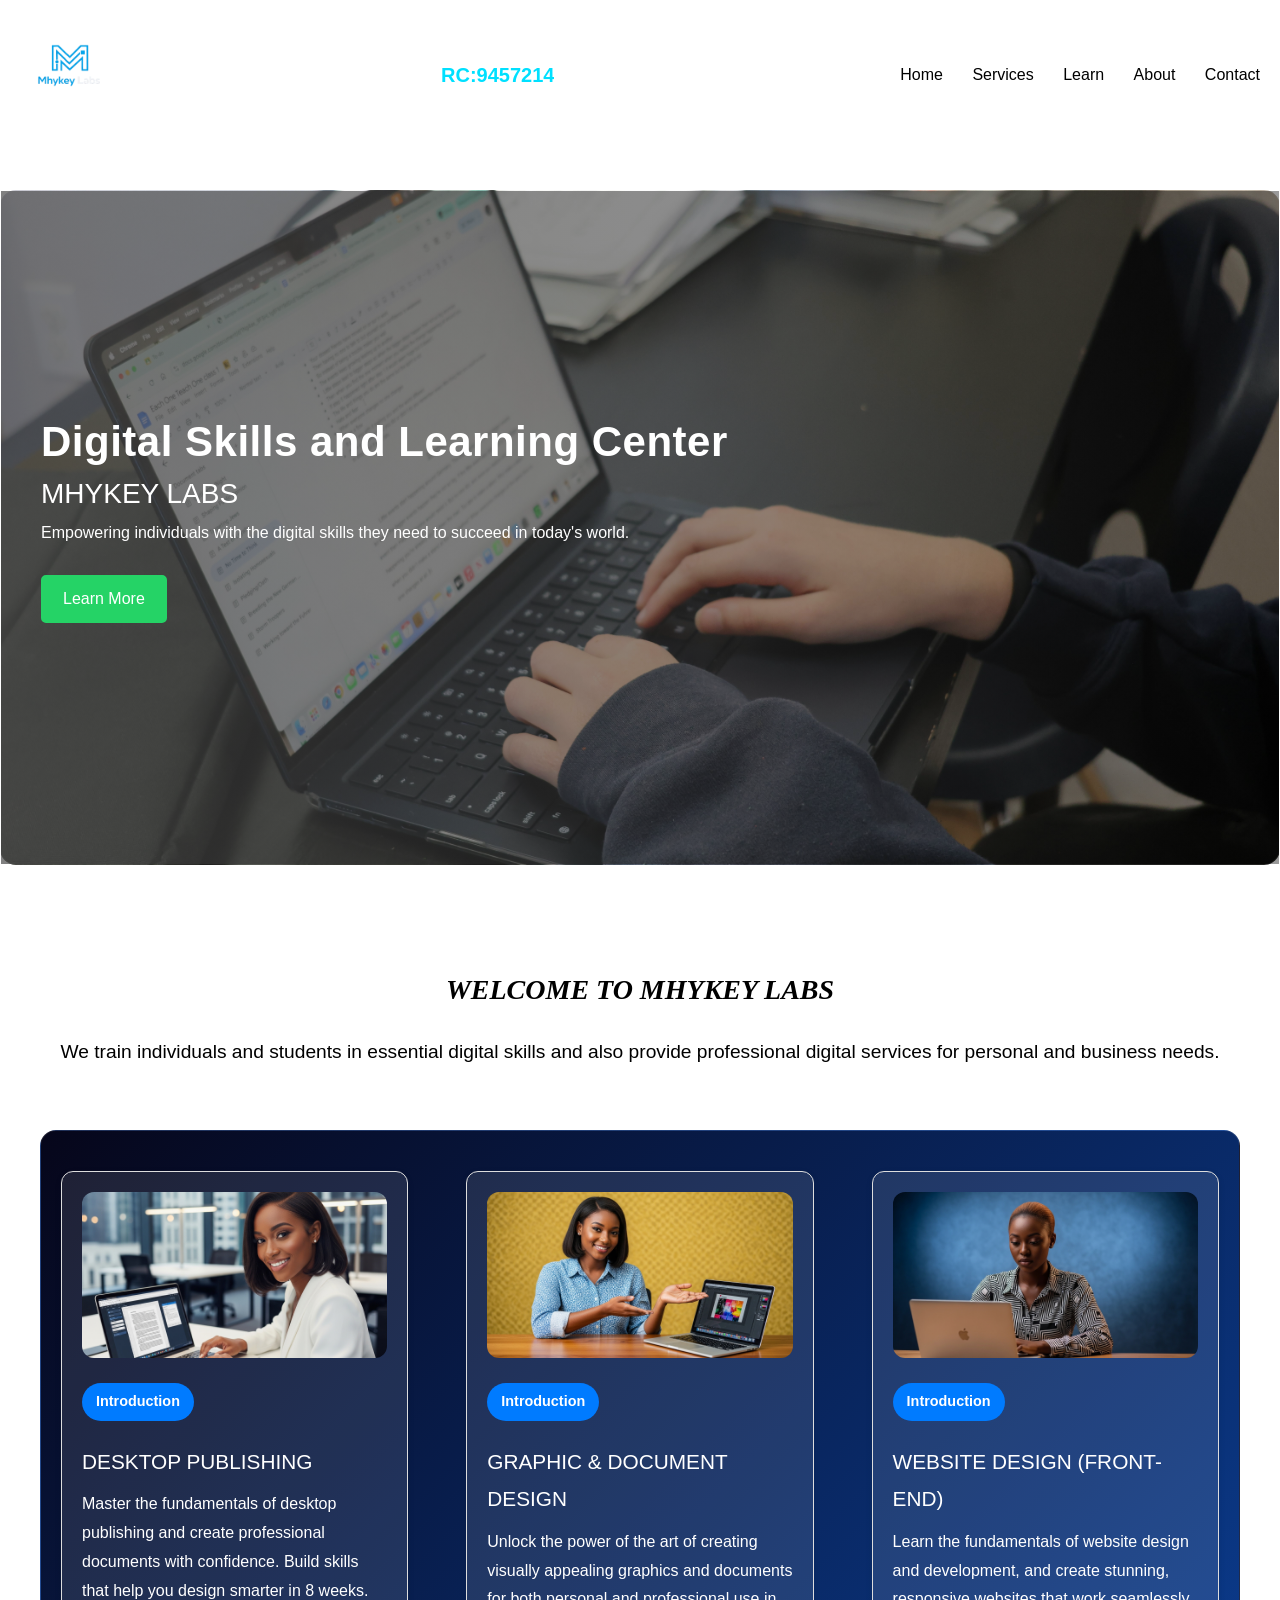
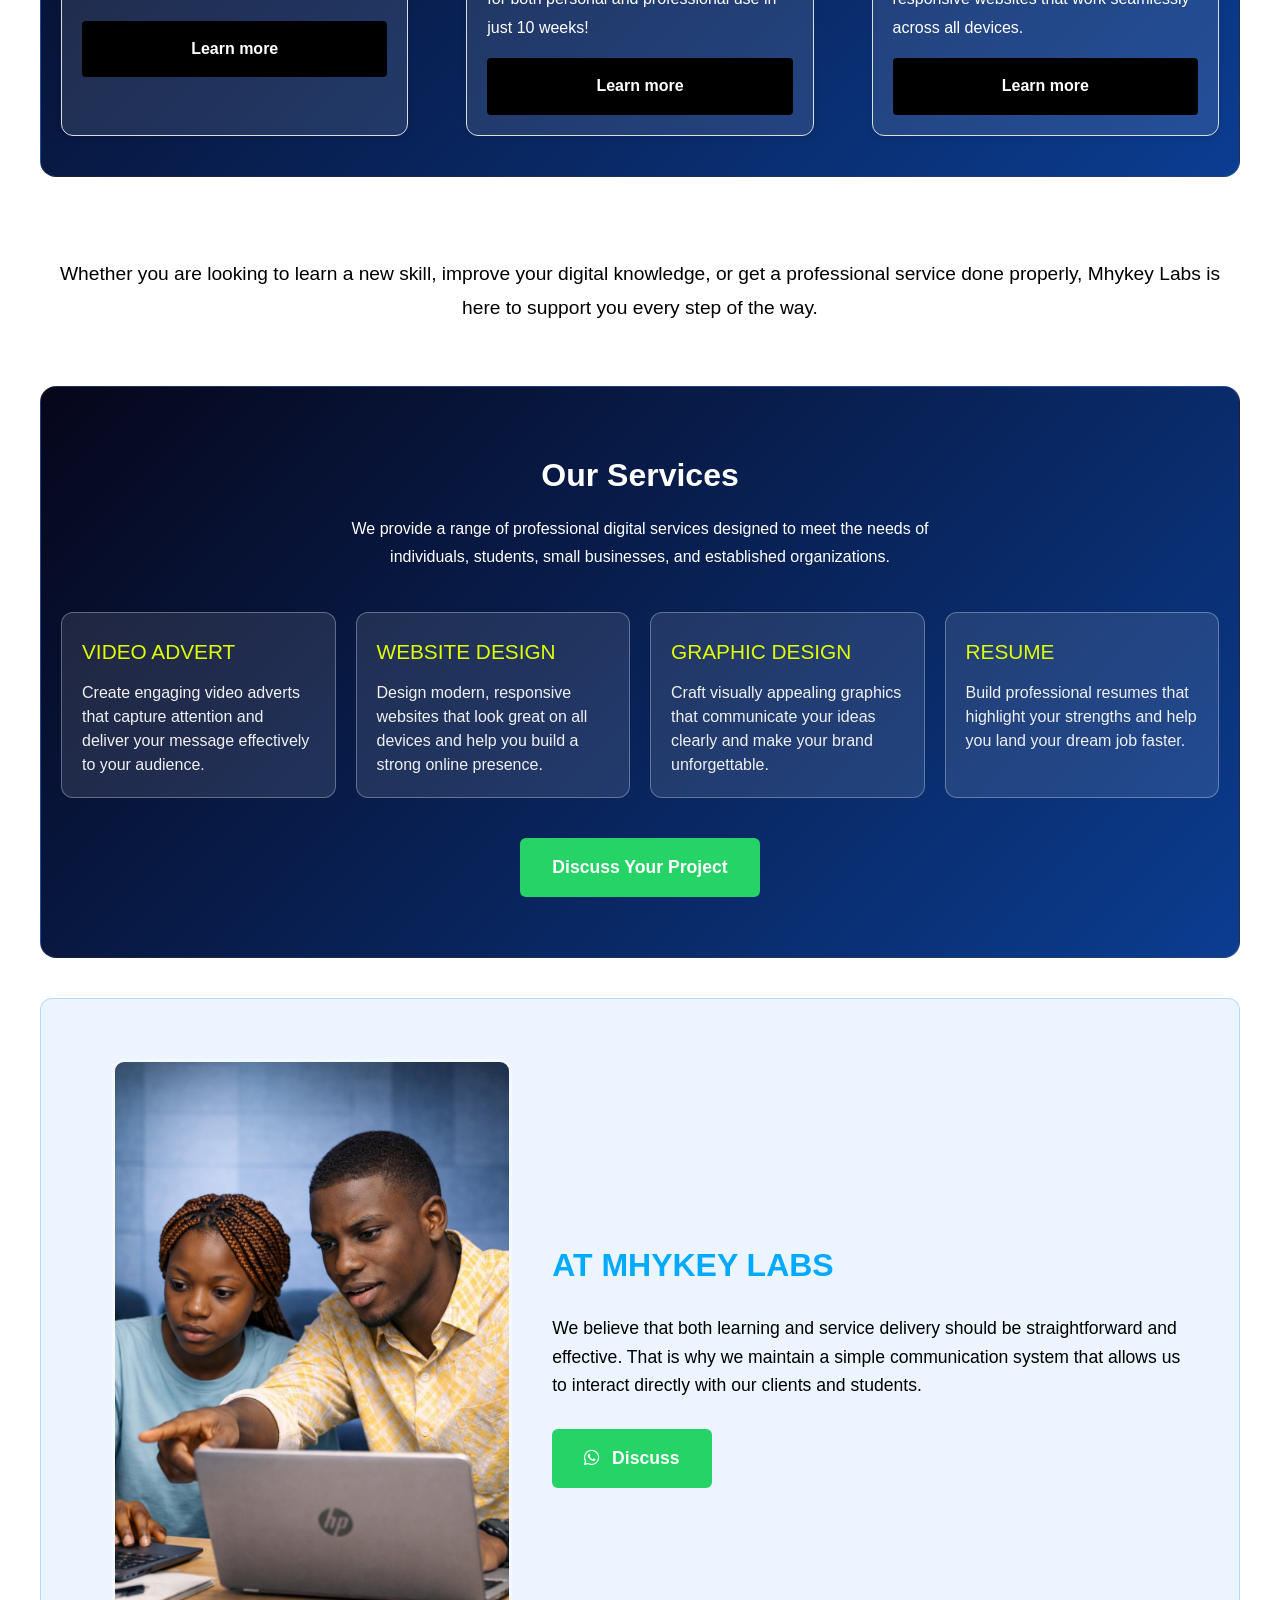
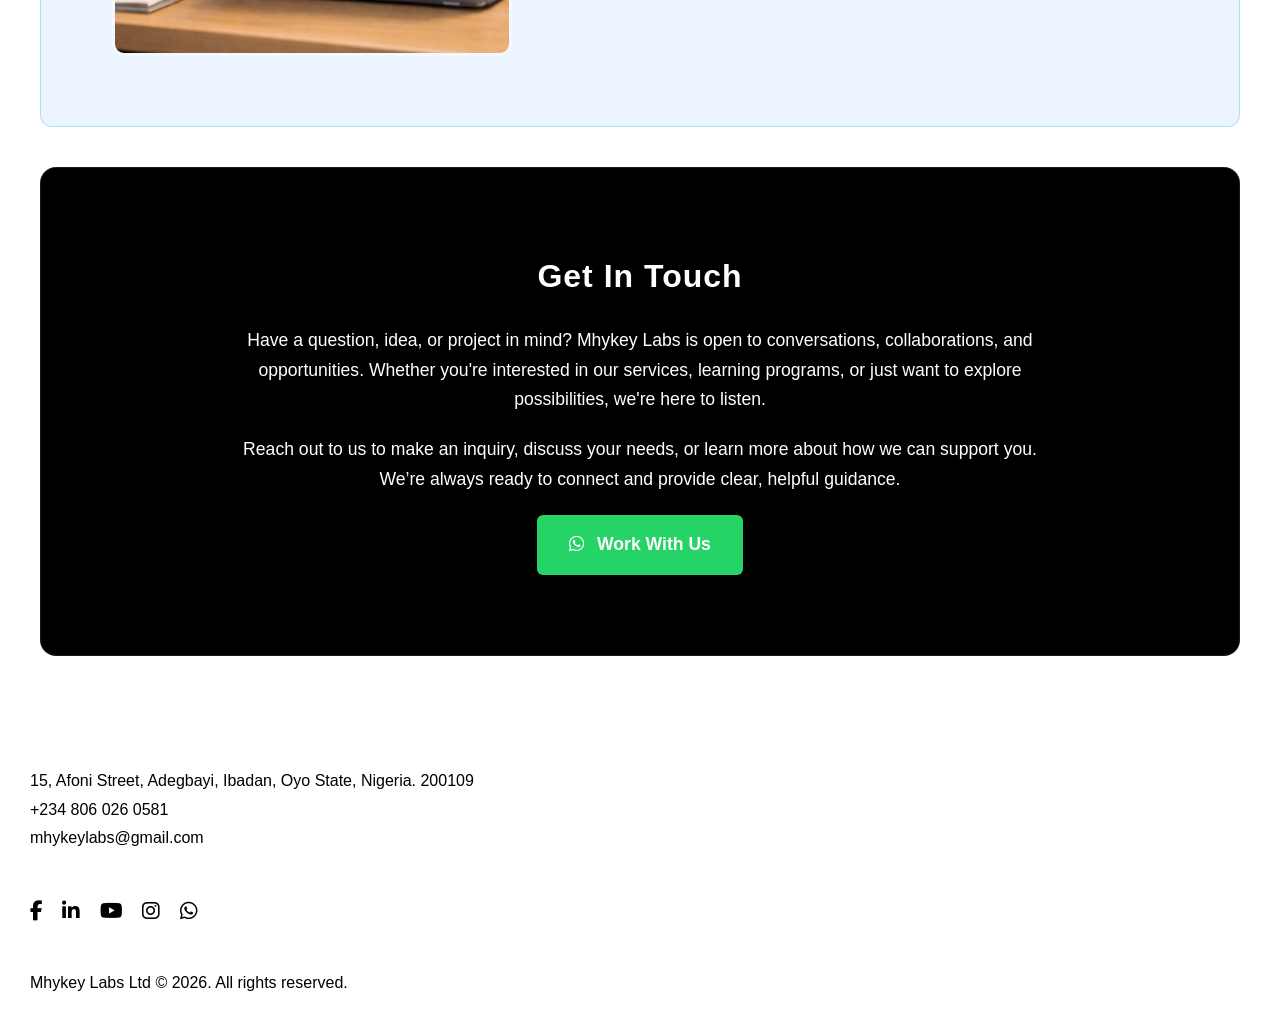
==== index.html @ b3cd2a2e "Mhykey Labs LTD" ====
<!DOCTYPE html>
<html lang="en">

<head>
  <meta charset="UTF-8">
  <meta name="viewport" content="width=device-width, initial-scale=1.0">
  <title>Mhykey Labs: Digital Skills and Learning Center</title>
  <link rel="stylesheet" href="https://cdnjs.cloudflare.com/ajax/libs/font-awesome/6.5.0/css/all.min.css">


  <!-- Favicon -->
  <link rel="icon" type="image/png" href="favicon.png">
  <link rel="icon" type="image/x-icon" href="favicon.ico">

  <!-- CSS -->
  <link rel="stylesheet" href="style.css">
</head>

<body>

  <!-- HEADER -->
  <header class="header">
    <div class="logo-container">
      <img src="logo.png" alt="Mhykey Labs Logo" class="logo">
    </div>
    <!DOCTYPE html>
    <html lang="en">

    <head>
      <meta charset="UTF-8">
      <title>MHYKEY LABS</title>
      <style>
        body {
          margin: 0;
          background: #ffffff;
          color: #fff;
          font-family: 'Orbitron', sans-serif;
          /* futuristic font */
        }

        .header {
          position: sticky;
          top: 0;
          background: none;
          border: none;
          box-shadow: none;
          backdrop-filter: blur(10px);
          text-align: center;
          padding: 20px;
          z-index: 1000;
        }

        #animated-text {
          font-size: 20px;
          font-weight: 600;
          color: #00e0ff;
          display: inline-block;
          overflow: hidden;
          line-height: 1.2;
          font-family: 'Orbitron', sans-serif;
        }

        #animated-text {
          white-space: nowrap;
        }


        /* Slide left animation */
        .slide-left {
          animation: slideLeftOut 1s forwards, slideLeftIn 1s forwards 1s;
        }

        @keyframes slideLeftOut {
          from {
            transform: translateX(0);
            opacity: 1;
          }

          to {
            transform: translateX(-100%);
            opacity: 0;
          }
        }

        @keyframes slideLeftIn {
          from {
            transform: translateX(100%);
            opacity: 0;
          }

          to {
            transform: translateX(0);
            opacity: 1;
          }
        }

        /* Glitch animation */
        .glitch {
          position: relative;
          animation: glitch 1s;
          color: #ff00ff;
        }

        @keyframes glitch {
          0% {
            text-shadow: 2px 0 red, -2px 0 blue;
          }

          20% {
            text-shadow: -2px 0 red, 2px 0 blue;
          }

          40% {
            text-shadow: 2px 0 red, -2px 0 blue;
          }

          60% {
            text-shadow: -2px 0 red, 2px 0 blue;
          }

          80% {
            text-shadow: 2px 0 red, -2px 0 blue;
          }

          100% {
            text-shadow: none;
          }
        }

        /* Color change animation */
        .color-change {
          animation: colorChange 2s;
        }

        @keyframes colorChange {
          0% {
            color: #ff0000;
          }

          50% {
            color: #00ff00;
          }

          100% {
            color: #00e0ff;
          }
        }
      </style>
    </head>

    <body>

      <div class="header">
        <div id="animated-text"></div>
      </div>

      <script>
        const texts = [
          "RC:9457214",
          "MHYKEY LABS",
          "DIGITAL SKILLS",
          "LEARNING CENTER",
          "WEBSITE DESIGN",
          "VIDEO ADVERT",
          "DOCUMENT DESIGN",
          "RESUME"
        ];

        let index = 0;
        const textElement = document.getElementById("animated-text");

        function showText() {
          textElement.className = ""; // reset animation
          textElement.innerText = texts[index];

          // Random animation style
          const animations = ["glitch", "slide-left", "color-change"];
          const randomAnim = animations[Math.floor(Math.random() * animations.length)];
          textElement.classList.add(randomAnim);

          index = (index + 1) % texts.length;
        }

        setInterval(showText, 3000); // change every 3 seconds
        showText();
      </script>

    </body>

    </html>

    <!-- DESKTOP NAV -->
    <nav class="desktop-nav">
      <a href="index.html">Home</a>
      <a href="services.html">Services</a>
      <a href="learn.html">Learn</a>
      <a href="about.html">About</a>
      <a href="contact.html">Contact</a>
    </nav>

    <!-- HAMBURGER (three lines) -->
    <div class="menu-toggle" id="menu-toggle">☰</div>
  </header>

  <!-- MOBILE NAV -->
  <div class="mobile-nav" id="mobile-nav">
    <!-- CLOSE BUTTON (X) -->
    <span class="close-btn" id="close-btn">&times;</span>

    <div class="mobile-logo">
      <img src="logo.png" alt="Mhykey Labs Logo" class="logo">
    </div>
    <a href="index.html">Home</a>
    <a href="services.html">Services</a>
    <a href="learn.html">Learn</a>
    <a href="about.html">About</a>
    <a href="contact.html">Contact</a>
  </div>

  <main>
    <section class="hero">
      <h1>Digital Skills and Learning Center</h1>
      <h3> MHYKEY LABS</h3>
      <p>Empowering individuals with the digital skills they need to succeed in today's world.</p>
      <p>
        <a href="#my-course" class="button">Learn More</a>
      </p>
    </section>

    <section class="section-blue">
      <h2>WELCOME TO MHYKEY LABS</h2>
      <p>
        We train individuals and students in essential digital skills and also provide professional digital services for
        personal and business needs.
      </p>
    </section>


    <!-- White Section -->
    <section class="course-section" id="my-course">
      <div class="course-card">
        <img src="graphic.png" alt="Desktop Publishing">
        <span class="label">Introduction</span>
        <h3>DESKTOP PUBLISHING</h3>
        <p>Master the fundamentals of desktop publishing and create professional documents with confidence. Build skills
          that help you design
          smarter in 8 weeks.</p>
        <a href="learn.html" class="btn">Learn more</a>
      </div>

      <div class="course-card">
        <img src="doc.png" alt="Graphic & Document Design">
        <span class="label">Introduction</span>
        <h3>GRAPHIC & DOCUMENT DESIGN</h3>
        <p>Unlock the power of the art of creating visually appealing graphics and documents for both personal and
          professional use in just 10 weeks!</p>
        <a href="learn.html" class="btn">Learn more</a>
      </div>

      <div class="course-card">
        <img src="web.png" alt="Website Design">
        <span class="label">Introduction</span>
        <h3>WEBSITE DESIGN (FRONT-END)</h3>
        <p>Learn the fundamentals of website design and development, and create stunning, responsive websites that work
          seamlessly across all devices.</p>
        <a href="learn.html" class="btn">Learn more</a>
      </div>
    </section>

    <section class="section-blue">

      <p>
        Whether you are looking to learn a new skill, improve your digital knowledge, or get a professional service
        done properly, Mhykey Labs is here to support you every step of the way.
      </p>
    </section>

    <section class="services-section">
      <div class="services-header">
        <h2>Our Services</h2>
        <p class="center"> We provide a range of professional digital services designed to meet the needs of
          individuals, students, small businesses, and established organizations.</p>
      </div>

      <div class="services-grid">
        <div class="service-box">
          <h3>VIDEO ADVERT</h3>
          <p>Create engaging video adverts that capture attention and deliver your message effectively to your audience.
          </p>
        </div>

        <div class="service-box">
          <h3>WEBSITE DESIGN</h3>
          <p>Design modern, responsive websites that look great on all devices and help you build a strong online
            presence.</p>
        </div>

        <div class="service-box">
          <h3>GRAPHIC DESIGN</h3>
          <p>Craft visually appealing graphics that communicate your ideas clearly and make your brand unforgettable.
          </p>
        </div>

        <div class="service-box">
          <h3>RESUME</h3>
          <p>Build professional resumes that highlight your strengths and help you land your dream job faster.</p>
        </div>
      </div>

      <div class="services-footer">
        <a href="https://wa.me/2348060260581?text=Hello%2C%20I%20would%20like%20to%20discuss%20a%20project%20with%20Mhykey%20Labs.%0A%0A"
          class="whatsapp-btn" target="_blank" rel="noopener noreferrer">Discuss Your Project</a>
      </div>
    </section>

    <section class="section-about">
      <div class="about-container">
        <div class="about-image">
          <img src="about.png" alt="Mhykey Labs">
        </div>
        <div class="about-text">
          <h2>AT MHYKEY LABS</h2>
          <p> We believe that both learning and service delivery should be straightforward and effective. That is why we
            maintain a simple communication system that allows us to interact directly with our clients and students.
          </p>
          <a href="https://wa.me/2348060260581" class="whatsapp-btn" target="_blank" rel="noopener noreferrer">
            <i class="fab fa-whatsapp"></i> Discuss</a>
        </div>
      </div>
    </section>

    <section class="section-contact">
      <h3>Get In Touch</h3>

      <p>
        Have a question, idea, or project in mind? Mhykey Labs is open to conversations, collaborations, and
        opportunities.
        Whether you're interested in our services, learning programs, or just want to explore possibilities, we're here
        to listen.
      </p>

      <p>
        Reach out to us to make an inquiry, discuss your needs, or learn more about how we can support you.
        We’re always ready to connect and provide clear, helpful guidance.
      </p>

      <a href="https://wa.me/2348060260581" class="whatsapp-btn" target="_blank" rel="noopener noreferrer">
        <i class="fab fa-whatsapp"></i> Work With Us</a>
      </a>
    </section>




  </main>

  <footer>

    <!-- Address & Contact -->
    <div class="footer-contact">
      <p>
        15, Afoni Street, Adegbayi, Ibadan, Oyo State, Nigeria. 200109<br>
        +234 806 026 0581<br>
        <a href="mailto:mhykeylabs@gmail.com">mhykeylabs@gmail.com</a>
      </p>
    </div>

    <!-- Social Media Icons -->
    <div class="footer-social">
      <a href="https://www.facebook.com/share/1Dndsrx3Yz/?mibextid=wwXIfr" target="_blank" rel="noopener noreferrer"><i class="fab fa-facebook-f"></i></a>
      <a href="#" target="_blank" rel="noopener noreferrer"><i class="fab fa-linkedin-in"></i></a>
      <a href="#" target="_blank" rel="noopener noreferrer"><i class="fab fa-youtube"></i></a>
      <a href="#" target="_blank" rel="noopener noreferrer"><i class="fab fa-instagram"></i></a>
      <a href="https://wa.me/2348060260581" target="_blank" rel="noopener noreferrer"><i class="fab fa-whatsapp"></i></a>
    </div>

    <!-- Copyright -->
    <p class="footer-copy">
      Mhykey Labs Ltd &copy; 2026. All rights reserved.
    </p>
  </footer>

  <script>
    const sections = document.querySelectorAll('section');

    const observer = new IntersectionObserver((entries) => {
      entries.forEach(entry => {
        if (entry.isIntersecting) {
          entry.target.classList.add('visible');
        }
      });
    }, { threshold: 0.2 }); // triggers when 20% of section is visible

    sections.forEach(section => {
      observer.observe(section);
    });
  </script>

  <script>
    const menuToggle = document.querySelector('.menu-toggle');
    const mobileNav = document.querySelector('.mobile-nav');
    const closeBtn = document.querySelector('.close-btn');

    menuToggle.addEventListener('click', () => {
      mobileNav.classList.add('active');
    });

    closeBtn.addEventListener('click', () => {
      mobileNav.classList.remove('active');
    });

  </script>
</body>

</html>
---- style.css ----
/* =========================
   RESET
========================= */
* {
    margin: 0;
    padding: 0;
    box-sizing: border-box;
}

html {
    scroll-behavior: smooth;
}


:root {
    --bg: #FEFFED;
    --primary: #2563eb;
    --secondary: #3b82f6;
    --accent: #60a5fa;

    --text: #000000;
    --text-soft: #cbd5e1;

    --glass: rgba(255, 255, 255, 0.05);
    --border: rgba(255, 255, 255, 0.1);
}

/* =========================
   BODY
========================= */
/* Import Poppins */
@import url('https://fonts.googleapis.com/css2?family=Poppins:wght@400;500;600;700&display=swap');


body {
    font-family: "Poppins", sans-serif;
    background: var(--bg);
    color: var(--text);
    line-height: 1.8;   /* more breathing room */
    font-size: 1rem;    /* clean base size */
}
section {
  opacity: 0;                /* start hidden */
  transform: translateY(30px);
  transition: opacity 1s ease-out, transform 1s ease-out;
}

section.visible {
  opacity: 1;                /* fade in */
  transform: translateY(0);
}


/* Headings */
h1 {
    font-weight: 700;
    font-size: 2.75rem;   /* bigger, bolder */
    letter-spacing: 0.5px;
    text-transform: none; /* keep natural casing */
    margin-bottom: 1rem;
}

h2 {
    font-weight: 600;
    font-size: 2rem;
    margin-bottom: 0.75rem;
}

h3 {
    font-weight: 500;
    font-size: 1.5rem;
    margin-bottom: 0.5rem;
}


.hero h1 {
    font-size: 42px;       /* adjust size */
    font-weight: bold;
    margin: 0 0 10px 0;    /* remove top margin, small bottom spacing */
    line-height: 1.2;      /* tighter vertical spacing */
}

.hero h3 {
    font-size: 28px;
    margin: 0 0 10px 0;    /* same idea */
    line-height: 1.2;
}

.hero p {
    margin: 0 0 15px 0;    /* consistent spacing */
    line-height: 1.5;
}

/* =========================
   HEADER (GLASS)
========================= */
.header {
    position: sticky;
    top: 0;
    z-index: 1000;

    display: flex;
    justify-content: space-between;
    align-items: center;

  padding: 4px 10px;
    background: var(--glass);
    backdrop-filter: blur(20px);
    border-bottom: 1px solid var(--border);
}

/* Logo container */
.mobile-logo {
    display: flex;
    align-items: left;   /* vertically align logo and text */
    gap: 10px;             /* space between logo and text */
}

/* Logo image */
.logo {
    width: 100px;
}



/* =========================
   NAV
========================= */
nav a {
    text-decoration: none;
    color: rgb(0, 0, 0);
    margin-left: 25px;
    position: relative;
    transition: 0.3s;
}

nav a::after {
    content: "";
    position: absolute;
    width: 0%;
    height: 2px;
    left: 0;
    bottom: -5px;
    background: var(--primary);
    transition: 0.3s;
}

nav a:hover::after {
    width: 100%;
}

nav a:hover {
    color: var(--primary);
}

/* =========================
   HERO
========================= */
.hero {
    position: relative;
    background-image: url("bg.svg");
    background-position: center;
    background-repeat: no-repeat;
    background-size: cover;

    min-height: 75vh;
    width: 100vw;
    margin-left: calc(-50vw + 50%);

    display: flex;
    flex-direction: column;
    justify-content: center;
    padding: 0 40px;
    color: white;
}

.hero::before {
    content: "";
    position: absolute;
    inset: 0;
    background: linear-gradient(
        to right,
        rgba(75, 75, 75, 0.7),
        rgba(0,0,0,0.4)
    );
}

.hero * {
    position: relative;
}
/* Initial Button Styling */
.hero .button {
  display: inline-block;
  padding: 10px 20px;
  background-color: #25D366; /* Green color */
  color: #ffffff; /* White text */
  text-decoration: none;
  border-radius: 5px;
  border: 2px solid #25D366;
  transition: all 0.3s ease; /* Smooth transition */
}

/* Hover State */
.hero .button:hover {
  background-color: #ffffff; /* White background on hover */
  color: #25D366; /* Green text on hover */
  border: 2px solid #25D366;
}


/* =========================
   MAIN SECTIONS
========================= */
main {
    padding: 40px;
}

section {
    margin-bottom: 40px;

    background: var(--glass);
    backdrop-filter: blur(20px);

    border: 1px solid var(--border);
    border-radius: 16px;

    padding: 30px;

    transition: 0.3s;
}

section:hover {
    transform: translateY(-5px);
    box-shadow: 0 0 25px rgba(37,99,235,0.2);
}

/* =========================
   PARAGRAPH FIX (IMPORTANT)
========================= */
p {
    text-align: left;
}


/* OPTIONAL COLOR VARIANTS */
@import url('https://fonts.googleapis.com/css2?family=Pacifico&display=swap');

.section-blue {
    background: none;
    margin: 0;
    padding: 60px 20px;
    border: none;
    border-radius: 0;
    color: rgb(0, 0, 0);
    text-align: center;
}

.section-blue h2 {
    font-family: 'Great Vibes', cursive;
    font-size: 28px;
    font-style: italic;
    white-space: normal;
    overflow: visible;
    border: none;
    animation: fadeIn 2s ease-in forwards;
}

.section-blue p {
    font-size: 1.2em;
    margin-top: 20px;
    color: #000000;
    text-align: center;
}

@keyframes fadeIn {
    from { opacity: 0; }
    to { opacity: 1; }
}





/* =========================
   HTML-SPECIFIC SECTIONS
========================= */
/* White section flat on black site */
.course-section {
  background: linear-gradient(135deg, #06061a, #0b3d91);
  color: #ffffff;
  display: flex;
  justify-content: space-between;
  padding: 40px 20px;
  margin: 0;
}

.course-card {
  width: 30%;
  text-align: left;              /* left align everything */
  background: rgba(255, 255, 255, 0.1); /* glass effect */
  border: 1px solid #ddd;        /* visible border */
  border-radius: 12px;           /* rounded card edges */
  padding: 20px;                 /* visible padding inside */
  box-shadow: 0 2px 6px rgba(0,0,0,0.1); /* subtle shadow */
}

.course-card img {
  width: 100%;
  height: auto;
  border-radius: 12px;           /* rounded image */
  margin-bottom: 15px;
}

.course-card .label {
  display: inline-block;
  background-color: #007BFF;     /* blue badge */
  color: #fff;
  padding: 6px 14px;
  border-radius: 20px;
  font-size: 0.9em;
  font-weight: bold;
  margin-bottom: 12px;
}

.course-card h3 {
  margin: 10px 0;
  font-size: 1.3em;
}

.course-card p {
  font-size: 1em;
  margin-bottom: 15px;
}

.course-card .btn {
  display: inline-block;
  width: 100%;                   /* button fits card width */
  padding: 14px 0;
  background: #000;
  color: #fff;
  text-decoration: none;
  font-weight: bold;
  border-radius: 4px;
  text-align: center;
}
.course-card .btn:hover {
  background: #333;
}

/* Responsive */
@media (max-width: 768px) {
  .course-section {
    flex-direction: column;
    align-items: center;
  }
  .course-card {
    width: 80%;
    margin-bottom: 30px;
  }
}

.services-section {
  background: linear-gradient(135deg, #06061a, #0b3d91);
  color: #fff;
  padding: 60px 20px;
  text-align: center;
}

.services-header h2 {
  font-size: 2em;
  margin-bottom: 10px;
  text-align: center;
}

.services-header p.center {
  text-align: center;
  max-width: 600px;
  margin: 0 auto 40px auto;
}
 


.services-grid {
  display: grid;
  grid-template-columns: repeat(4, 1fr);
  gap: 20px;
}

.service-box {
  background: rgba(255, 255, 255, 0.1); /* glass effect */
  border: 1px solid rgba(255, 255, 255, 0.3);
  border-radius: 12px;
  padding: 20px;
  text-align: left; /* left align content */
}

.service-box h3 {
  font-size: 1.3em;
  margin-bottom: 10px;
  color: #e1ff00;
}

.service-box p {
  font-size: 1em;
  line-height: 1.5;
  color: #f0f0f0;
}

.services-footer {
  margin-top: 40px;
}

.whatsapp-btn {
  display: inline-block;
  background: #25D366; /* WhatsApp green */
  color: #fff;
  padding: 14px 30px;
  border-radius: 6px;
  text-decoration: none;
  font-weight: bold;
}
.whatsapp-btn:hover {
  background: #64d792;
}

/* Responsive */
@media (max-width: 992px) {
  .services-grid {
    grid-template-columns: repeat(2, 1fr);
  }
}
@media (max-width: 600px) {
  .services-grid {
    grid-template-columns: 1fr;
  }
}
/* =========================
   ABOUT SECTION (GLASS)
========================= */

.section-about {
  background: rgba(0, 115, 255, 0.08); /* liquid glass effect */
  backdrop-filter: blur(12px);
  -webkit-backdrop-filter: blur(12px);
  border: 1px solid rgba(0, 153, 255, 0.25);
  border-radius: 12px;
  padding: 60px 40px;
  margin: 40px 0;
}

.about-container {
  display: flex;
  align-items: center;
  justify-content: space-between;
  gap: 40px;
}

.about-text {
  flex: 1.2; /* text takes more space */
  color: #000000;
}

.about-text h2 {
  font-size: 2em;
  margin-bottom: 20px;
  color: #00aaff;
  text-align: left;
}

.about-text p {
  font-size: 1.1em;
  line-height: 1.6;
  margin-bottom: 30px;
}

.whatsapp-btn {
  display: inline-block;
  background: #25D366; /* WhatsApp green */
  color: #fff;
  padding: 14px 28px;
  border-radius: 6px;
  text-decoration: none;
  font-weight: bold;
  font-size: 1em;
}

.whatsapp-btn i {
  margin-right: 8px;
}

.whatsapp-btn:hover {
  background: #64d792;
}

.about-image {
  flex: 0.8; /* image takes less space */
  text-align: right;
}

.about-image img {
  max-width: 400px;   /* limit image size */
  width: 100%;
  height: auto;
  border-radius: 12px;
  border: 3px solid rgba(255, 255, 255, 0.4); /* subtle border */
}

/* Responsive */
@media (max-width: 992px) {
  .about-container {
    flex-direction: column;
    text-align: center;
  }
  .about-image {
    text-align: center;
    margin-top: 20px;
  }
  .about-image img {
    max-width: 80%; /* smaller on tablet/mobile */
  }
}


/* =========================
   BUTTONS (GLOW)
========================= */
button,
a.button {
    display: inline-block;
    margin-top: 15px;

    padding: 10px 20px;
    border-radius: 8px;

    background: var(--primary);
    color: white;
    text-decoration: none;

    border: none;
    cursor: pointer;

    transition: 0.3s;
}

/* GLOW EFFECT */
button:hover,
a.button:hover {
    background: var(--primary-glow);
    box-shadow: 0 0 15px var(--primary-glow);
    transform: translateY(-2px);
}

/* =========================
   FOOTER (GLASS, NOT STICKY)
========================= */
footer {
  margin-top: 40px;
  padding: 30px;
  background: var(--glass);
  backdrop-filter: blur(20px);
  border-top: 1px solid var(--border);

  display: flex;
  flex-direction: column;
  align-items: flex-start;
  justify-content: flex-start;
  color: #000000;
}

footer a {
  color: #000000;
  text-decoration: none;
}

.footer-contact {
  border-bottom: 1px solid var(--border);
  padding-bottom: 15px;
  margin-bottom: 15px;
}

.footer-social {
  border-bottom: 1px solid var(--border);
  padding: 15px 0;
  margin-bottom: 15px;
}

.footer-social i {
  font-size: 20px;
  margin-right: 15px;
}

.footer-copy {
  margin-top: 10px;
}



/* =========================
   HAMBURGER
========================= */
.menu-toggle {
    display: none;
    font-size: 26px;
    cursor: pointer;
    color: rgb(0, 0, 0);
    margin-right: 15px; 
}


/* =========================
   MOBILE NAV
========================= */
.mobile-nav {
    position: fixed;
    top: 0;
    right: -100%;
    width: 260px;
    height: 100%;

    background: rgba(255, 255, 255, 0.08); 
    backdrop-filter: blur(25px);           
    -webkit-backdrop-filter: blur(25px);   

    padding: 20px;
    display: flex;
    flex-direction: column;

    opacity: 0; /* start invisible */
    transition: right 0.4s ease, opacity 0.4s ease;
    z-index: 2000;
}

.mobile-nav.active {
    right: 0;
    opacity: 1;
}



.mobile-nav a {
    margin: 15px 0;
    color: rgb(0, 0, 0);
    text-decoration: none;
}
.close-btn {
    font-size: 28px;
    color: rgb(0, 0, 0);
    cursor: pointer;
    position: absolute;
    top: 20px;
    right: 20px;
    display: none; /* hidden by default */
}

.mobile-nav.active .close-btn {
    display: block; /* show when nav is open */
}

/* =========================
   WHY IMAGE SPACING
========================= */
.why-image {
    display: block;
    width: 100%;
    margin: 40px 0;
    opacity: 0.9;
}

/* =========================
   MOBILE
========================= */
@media (max-width: 768px) {

    nav {
        display: none;
    }

    .menu-toggle {
        display: block;
    }

    main {
        padding: 20px;
    }

    .hero h2 {
        font-size: 28px;
    }
}
/* =========================
   CONTACT SECTION RESET
========================= */
.section-contact {
  font-family: 'Poppins', sans-serif; /* override font */
  background: #000;                   /* pure black background */
  color: #fff;                        /* white text */
  margin: 0;
  padding: 80px 10%;
  text-align: center;                 /* center all content */
}

.section-contact h3 {
  font-size: 2em;
  font-weight: 700;
  margin-bottom: 20px;
  letter-spacing: 1px;
}

.section-contact p {
  font-size: 1.1em;
  line-height: 1.7;
  margin: 0 auto 20px auto;           /* center block */
  max-width: 800px;                   /* keep readable width */
  text-align: center;
}

/* WhatsApp button */
.whatsapp-btn {
  display: inline-block;
  background: #25D366;                /* WhatsApp green */
  color: #fff;
  padding: 14px 32px;
  border-radius: 6px;
  text-decoration: none;
  font-weight: bold;
  font-size: 1.1em;
  transition: background none;
}

.whatsapp-btn i {
  margin-right: 8px;                  /* space before text */
}

.whatsapp-btn:hover {
  background: #1ebe5d;                /* darker green on hover */
}
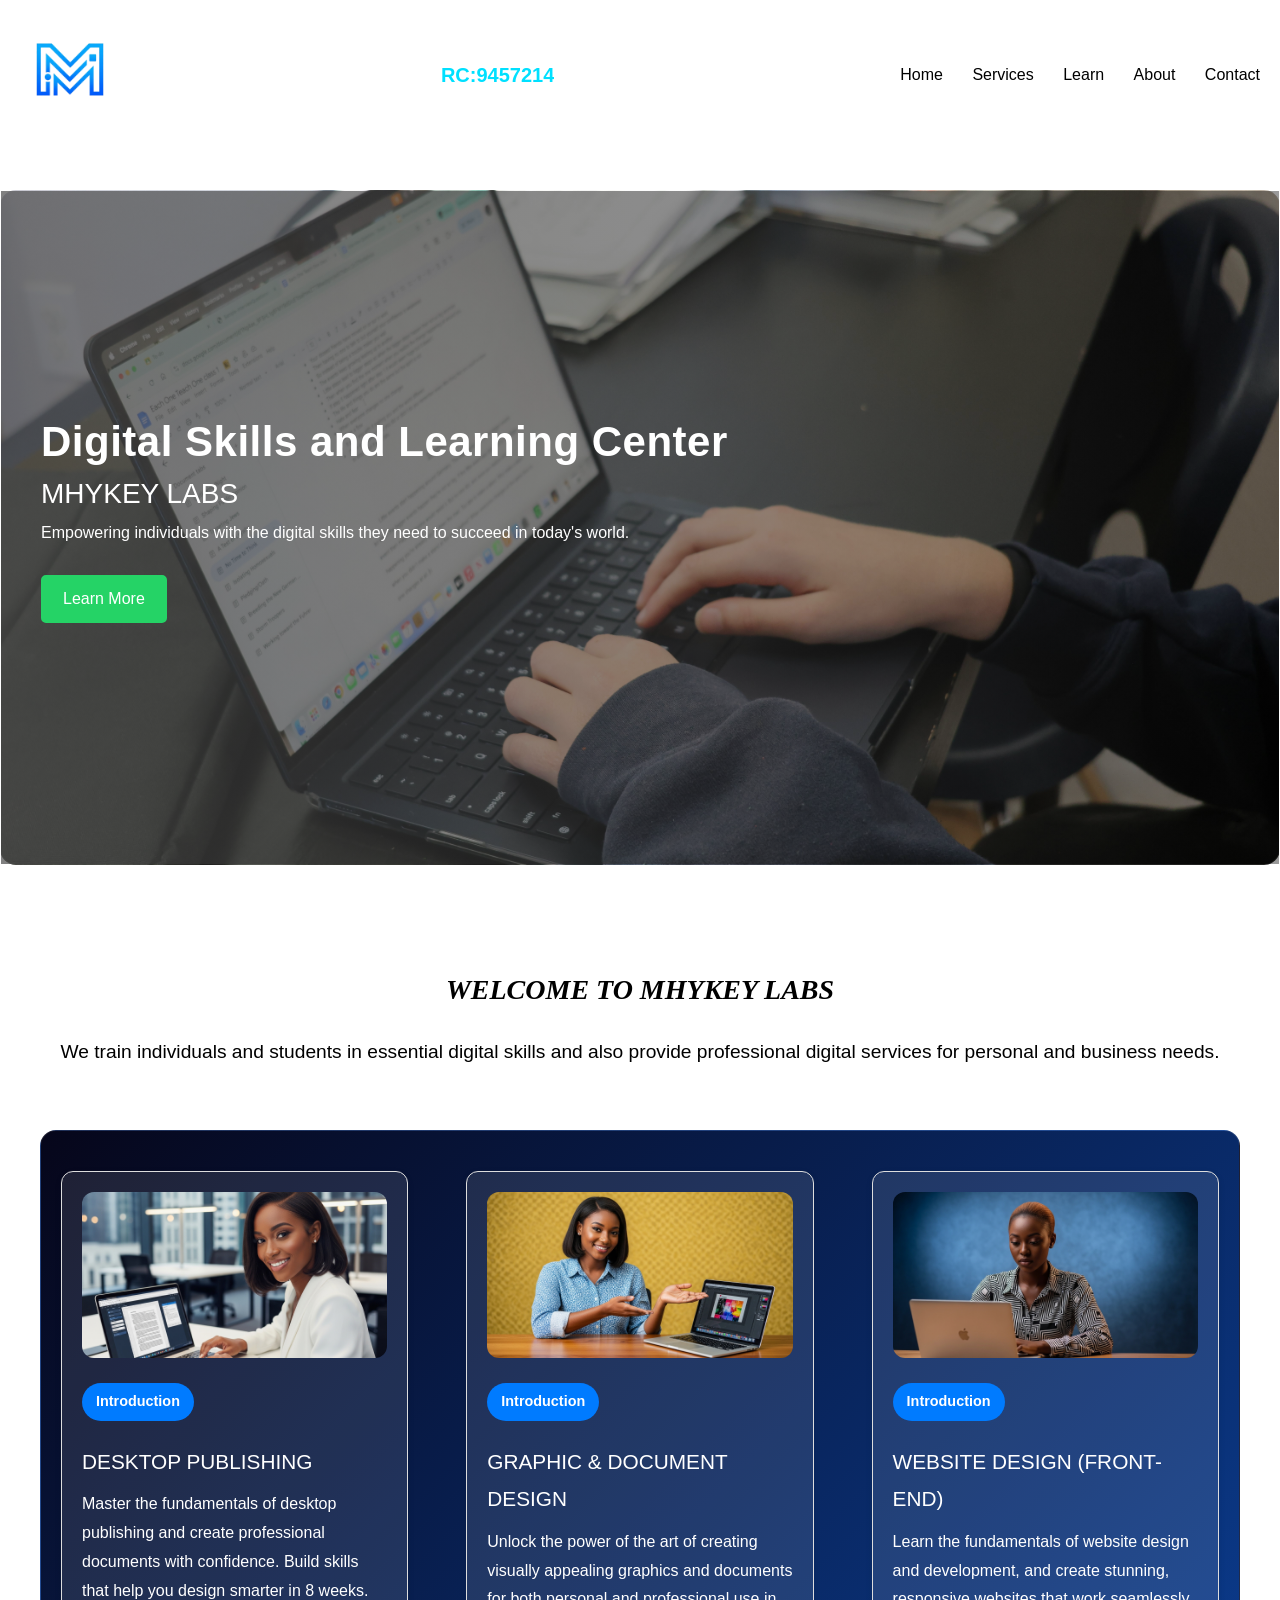
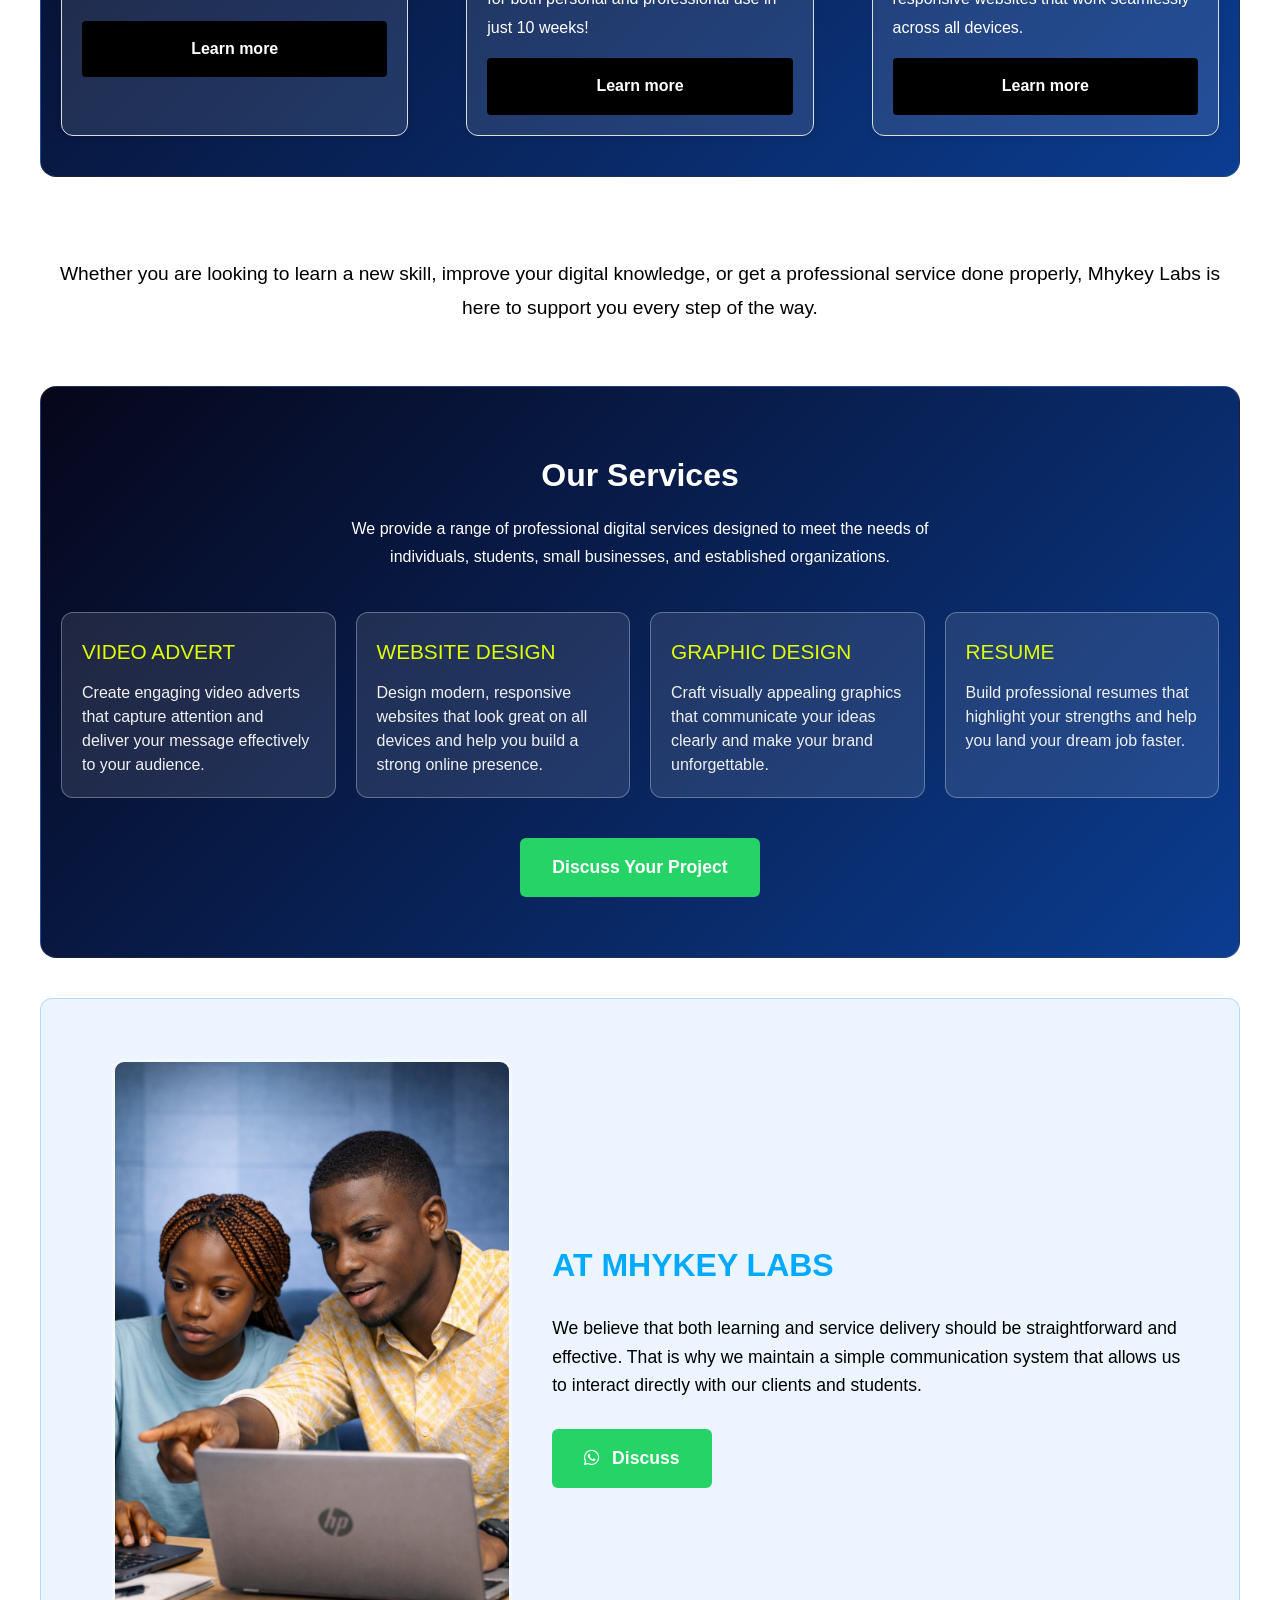
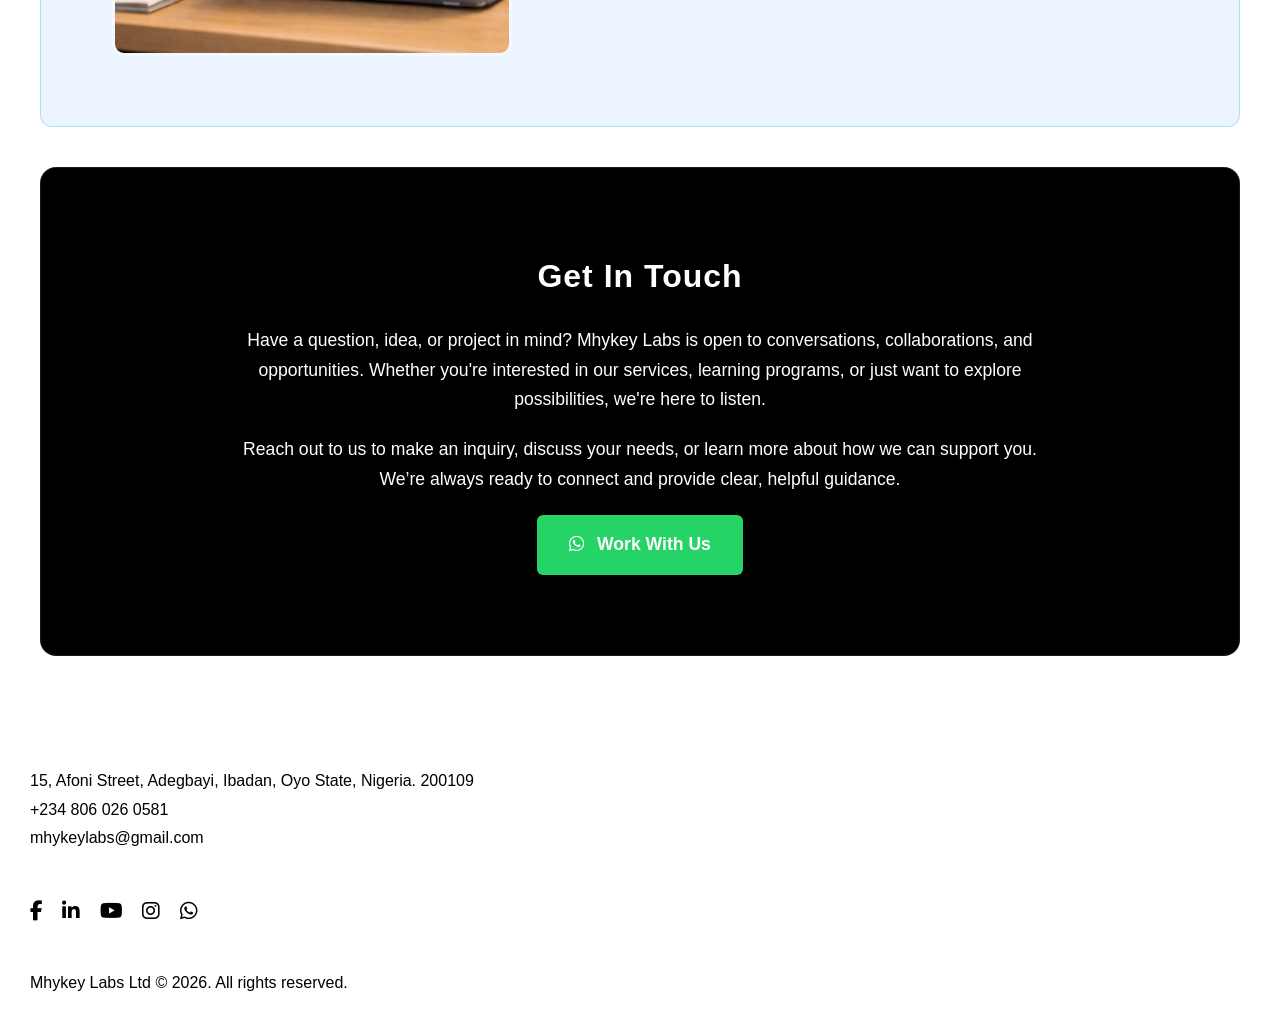
==== commit 638650eb: "Updated Pages" ====
--- a/index.html
+++ b/index.html
@@ -5,16 +5,57 @@
   <meta charset="UTF-8">
   <meta name="viewport" content="width=device-width, initial-scale=1.0">
   <title>Mhykey Labs: Digital Skills and Learning Center</title>
-  <link rel="stylesheet" href="https://cdnjs.cloudflare.com/ajax/libs/font-awesome/6.5.0/css/all.min.css">
-
+
+  <!-- Meta Description -->
+  <meta name="description" content="Mhykey Labs is a technology-driven training and digital service company in Ibadan, Nigeria. We equip individuals with practical digital skills and deliver reliable technology solutions for businesses and the public.">
+
+  <!-- Keywords (optional, less important for SEO today) -->
+  <meta name="keywords" content="Mhykey Labs, digital skills, training, Ibadan, Nigeria, technology services, website design, graphics, cyber cafe, learning center">
+
+  <!-- Open Graph (Facebook, LinkedIn, WhatsApp) -->
+  <meta property="og:title" content="Mhykey Labs: Digital Skills and Learning Center">
+  <meta property="og:description" content="Practical digital training and professional services in Ibadan, Nigeria. Empowering the next generation through technology education.">
+  <meta property="og:url" content="https://www.mhykeylabs.com.ng">
+  <meta property="og:type" content="website">
+  <meta property="og:image" content="https://www.mhykeylabs.com.ng/favicon.png">
+
+  <!-- Twitter Card -->
+  <meta name="twitter:card" content="summary_large_image">
+  <meta name="twitter:title" content="Mhykey Labs: Digital Skills and Learning Center">
+  <meta name="twitter:description" content="Practical digital training and professional services in Ibadan, Nigeria.">
+  <meta name="twitter:image" content="https://www.mhykeylabs.com.ng/favicon.png">
+
+  <!-- Schema.org (Organization) -->
+  <script type="application/ld+json">
+  {
+    "@context": "https://schema.org",
+    "@type": "Organization",
+    "name": "Mhykey Labs",
+    "url": "https://www.mhykeylabs.com.ng",
+    "logo": "https://www.mhykeylabs.com.ng/favicon.png",
+    "description": "Mhykey Labs is a technology-driven training and digital service company committed to equipping individuals with practical digital skills while delivering reliable technology solutions for businesses and the public.",
+    "address": {
+      "@type": "PostalAddress",
+      "addressLocality": "Ibadan",
+      "addressRegion": "Oyo State",
+      "addressCountry": "Nigeria"
+    },
+    "sameAs": [
+      "https://www.facebook.com/share/1Dndsrx3Yz/?mibextid=wwXIfr",
+      "https://www.instagram.com/mhykeylabs"
+    ]
+  }
+  </script>
 
   <!-- Favicon -->
   <link rel="icon" type="image/png" href="favicon.png">
   <link rel="icon" type="image/x-icon" href="favicon.ico">
 
   <!-- CSS -->
+  <link rel="stylesheet" href="https://cdnjs.cloudflare.com/ajax/libs/font-awesome/6.5.0/css/all.min.css">
   <link rel="stylesheet" href="style.css">
 </head>
+
 
 <body>
 
@@ -368,9 +409,9 @@
     <!-- Social Media Icons -->
     <div class="footer-social">
       <a href="https://www.facebook.com/share/1Dndsrx3Yz/?mibextid=wwXIfr" target="_blank" rel="noopener noreferrer"><i class="fab fa-facebook-f"></i></a>
-      <a href="#" target="_blank" rel="noopener noreferrer"><i class="fab fa-linkedin-in"></i></a>
-      <a href="#" target="_blank" rel="noopener noreferrer"><i class="fab fa-youtube"></i></a>
-      <a href="#" target="_blank" rel="noopener noreferrer"><i class="fab fa-instagram"></i></a>
+      <a href="https://www.linkedin.com/company/mhykey-labs" target="_blank" rel="noopener noreferrer"><i class="fab fa-linkedin-in"></i></a>
+      <a href="https://www.youtube.com/@MhykeyLabs" target="_blank" rel="noopener noreferrer"><i class="fab fa-youtube"></i></a>
+      <a href="https://www.instagram.com/mhykeylabs" target="_blank" rel="noopener noreferrer"><i class="fab fa-instagram"></i></a>
       <a href="https://wa.me/2348060260581" target="_blank" rel="noopener noreferrer"><i class="fab fa-whatsapp"></i></a>
     </div>
 
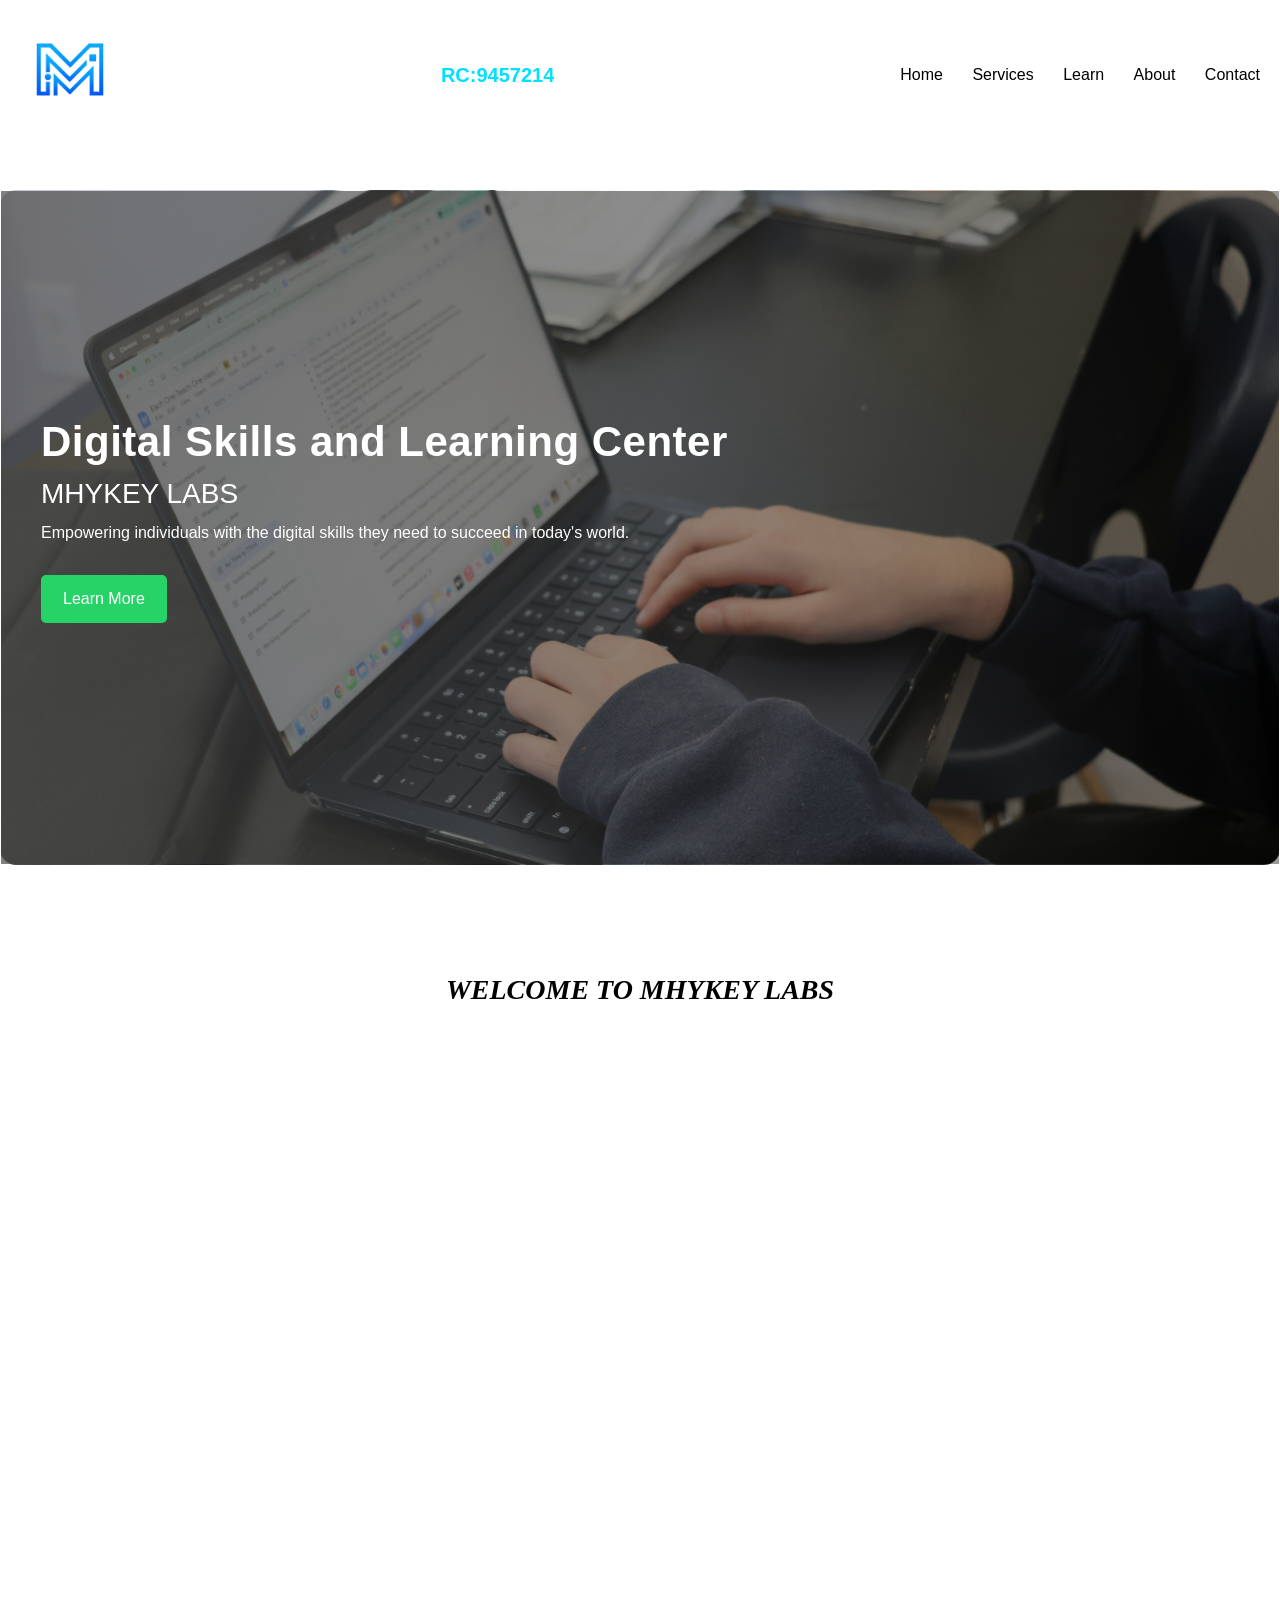
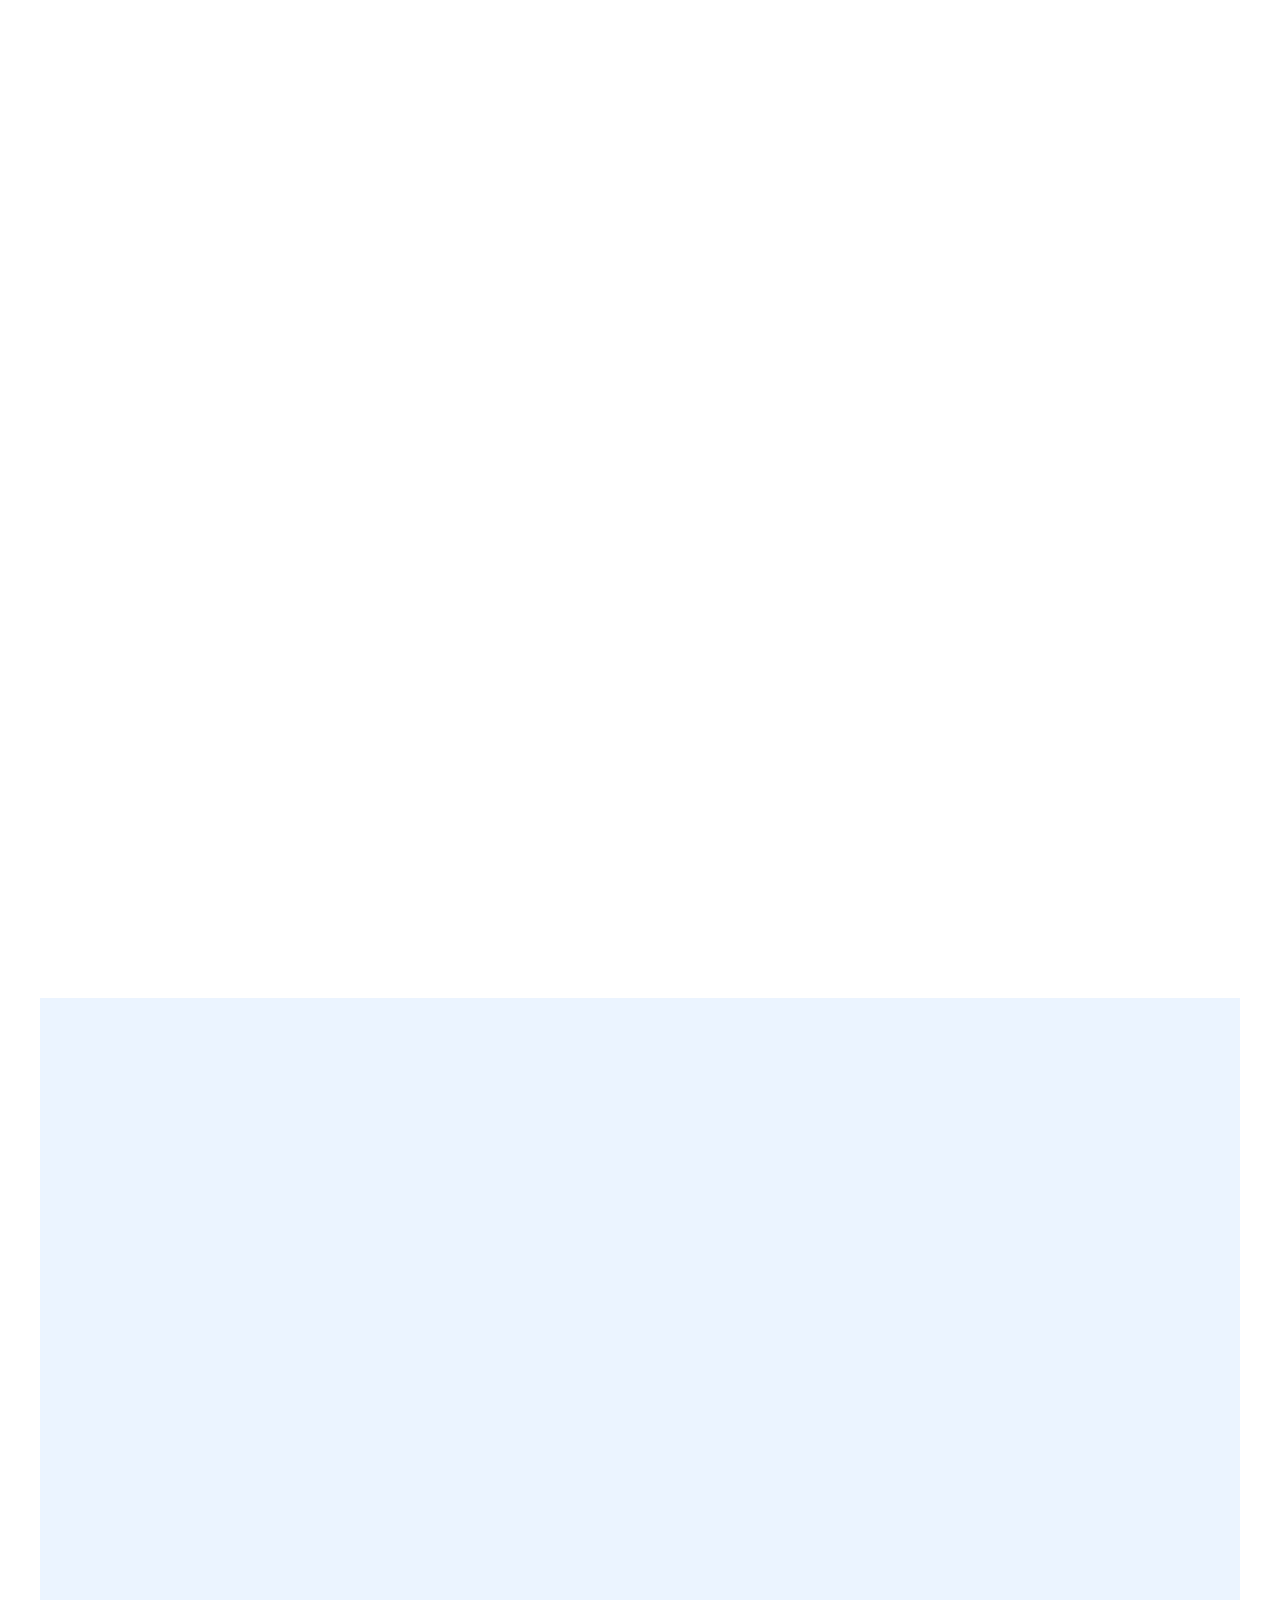
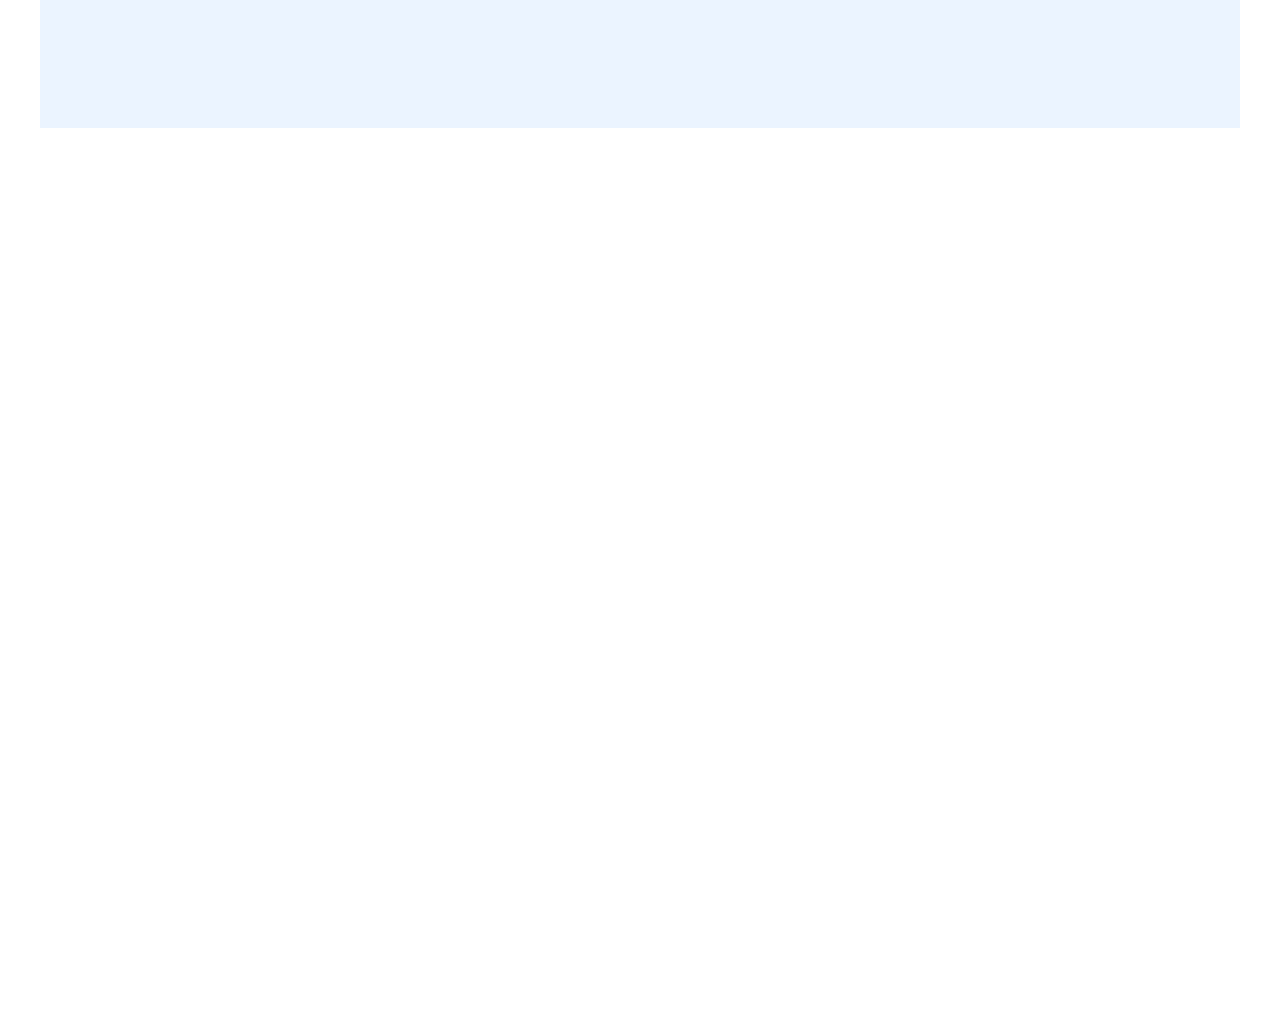
==== commit 83fc2d2c: "Updated SEO Structure" ====
--- a/index.html
+++ b/index.html
@@ -5,7 +5,6 @@
   <meta charset="UTF-8">
   <meta name="viewport" content="width=device-width, initial-scale=1.0">
   <title>Mhykey Labs: Digital Skills and Learning Center</title>
-
   <!-- Meta Description -->
   <meta name="description" content="Mhykey Labs is a technology-driven training and digital service company in Ibadan, Nigeria. We equip individuals with practical digital skills and deliver reliable technology solutions for businesses and the public.">
 
@@ -232,11 +231,11 @@
 
     <!-- DESKTOP NAV -->
     <nav class="desktop-nav">
-      <a href="index.html">Home</a>
-      <a href="services.html">Services</a>
-      <a href="learn.html">Learn</a>
-      <a href="about.html">About</a>
-      <a href="contact.html">Contact</a>
+      <a href="/">Home</a>
+      <a href="/services">Services</a>
+      <a href="/learn">Learn</a>
+      <a href="/about">About</a>
+      <a href="/contact">Contact</a>
     </nav>
 
     <!-- HAMBURGER (three lines) -->
@@ -251,11 +250,11 @@
     <div class="mobile-logo">
       <img src="logo.png" alt="Mhykey Labs Logo" class="logo">
     </div>
-    <a href="index.html">Home</a>
-    <a href="services.html">Services</a>
-    <a href="learn.html">Learn</a>
-    <a href="about.html">About</a>
-    <a href="contact.html">Contact</a>
+    <a href="/">Home</a>
+    <a href="/services">Services</a>
+    <a href="/learn">Learn</a>
+    <a href="/about">About</a>
+    <a href="/contact">Contact</a>
   </div>
 
   <main>
@@ -286,7 +285,7 @@
         <p>Master the fundamentals of desktop publishing and create professional documents with confidence. Build skills
           that help you design
           smarter in 8 weeks.</p>
-        <a href="learn.html" class="btn">Learn more</a>
+        <a href="/learn" class="btn">Learn more</a>
       </div>
 
       <div class="course-card">
@@ -295,7 +294,7 @@
         <h3>GRAPHIC & DOCUMENT DESIGN</h3>
         <p>Unlock the power of the art of creating visually appealing graphics and documents for both personal and
           professional use in just 10 weeks!</p>
-        <a href="learn.html" class="btn">Learn more</a>
+        <a href="/learn" class="btn">Learn more</a>
       </div>
 
       <div class="course-card">
@@ -304,7 +303,7 @@
         <h3>WEBSITE DESIGN (FRONT-END)</h3>
         <p>Learn the fundamentals of website design and development, and create stunning, responsive websites that work
           seamlessly across all devices.</p>
-        <a href="learn.html" class="btn">Learn more</a>
+        <a href="/learn" class="btn">Learn more</a>
       </div>
     </section>
 
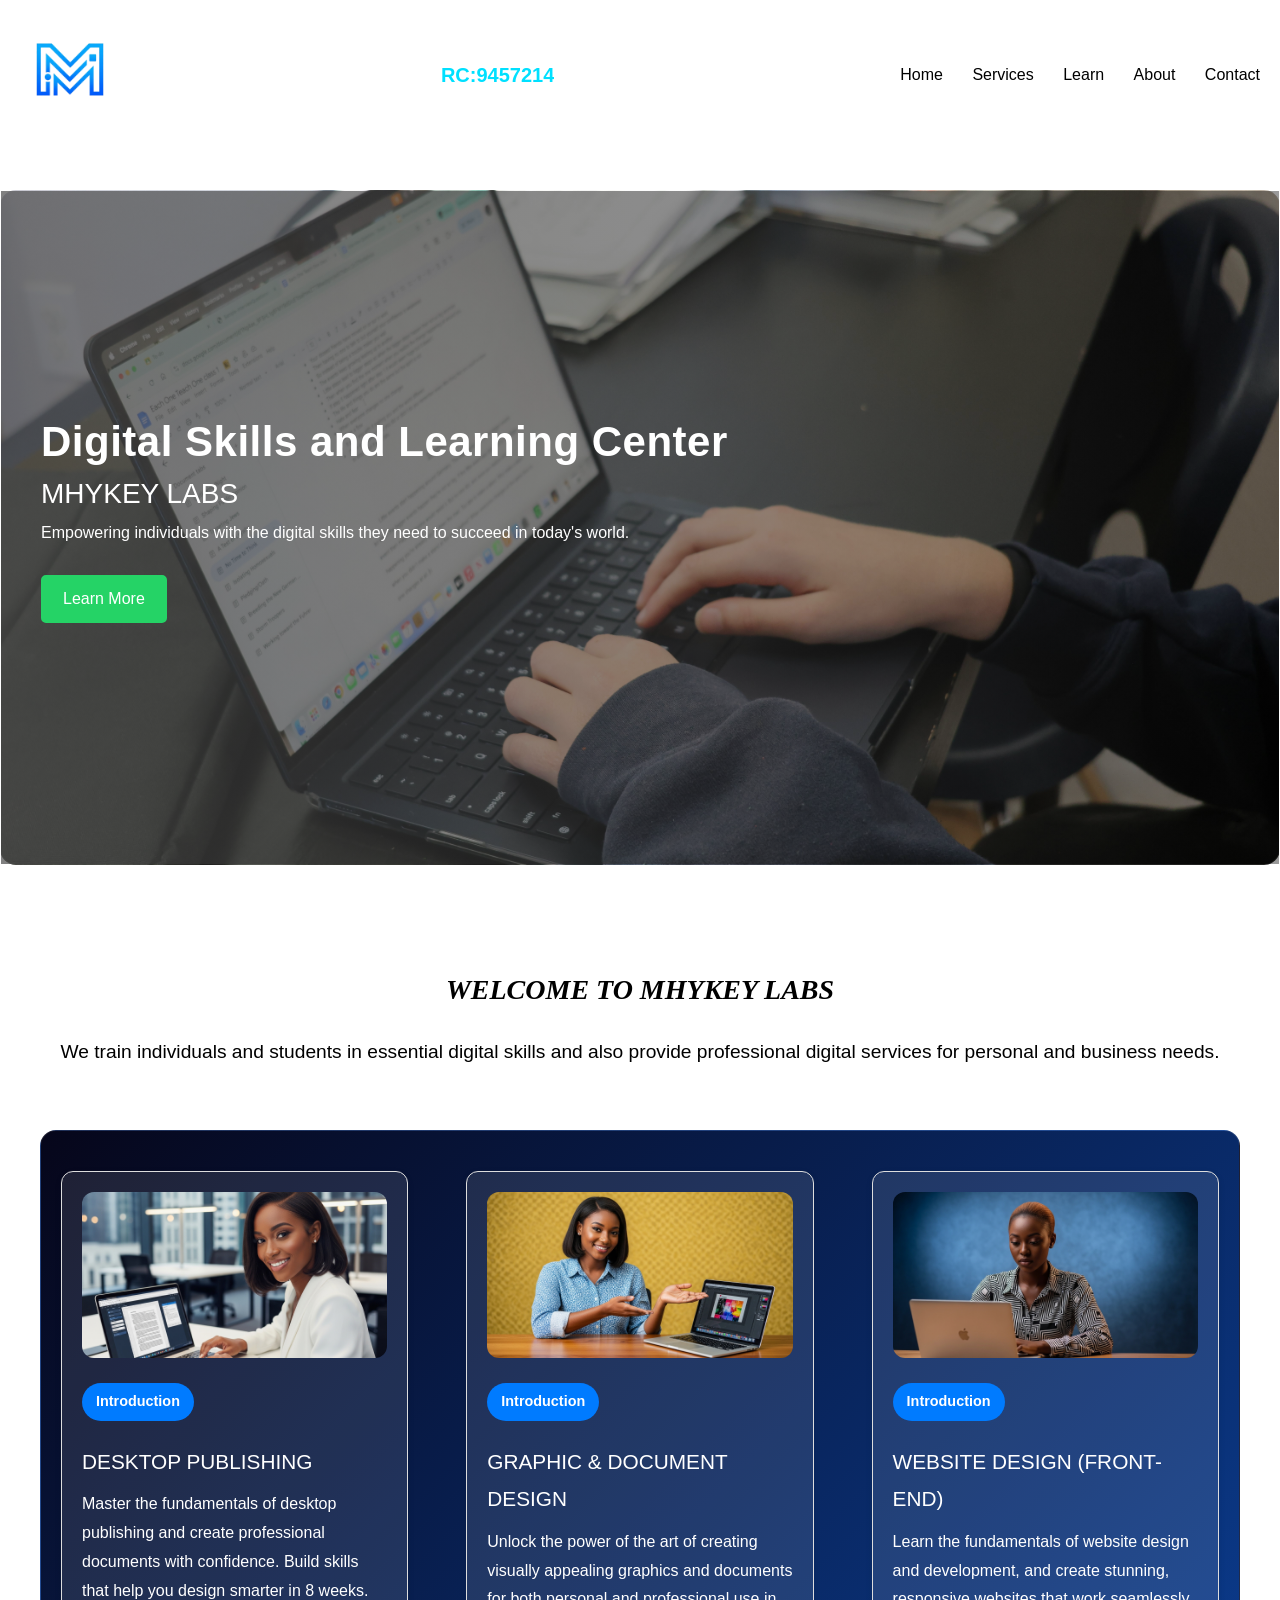
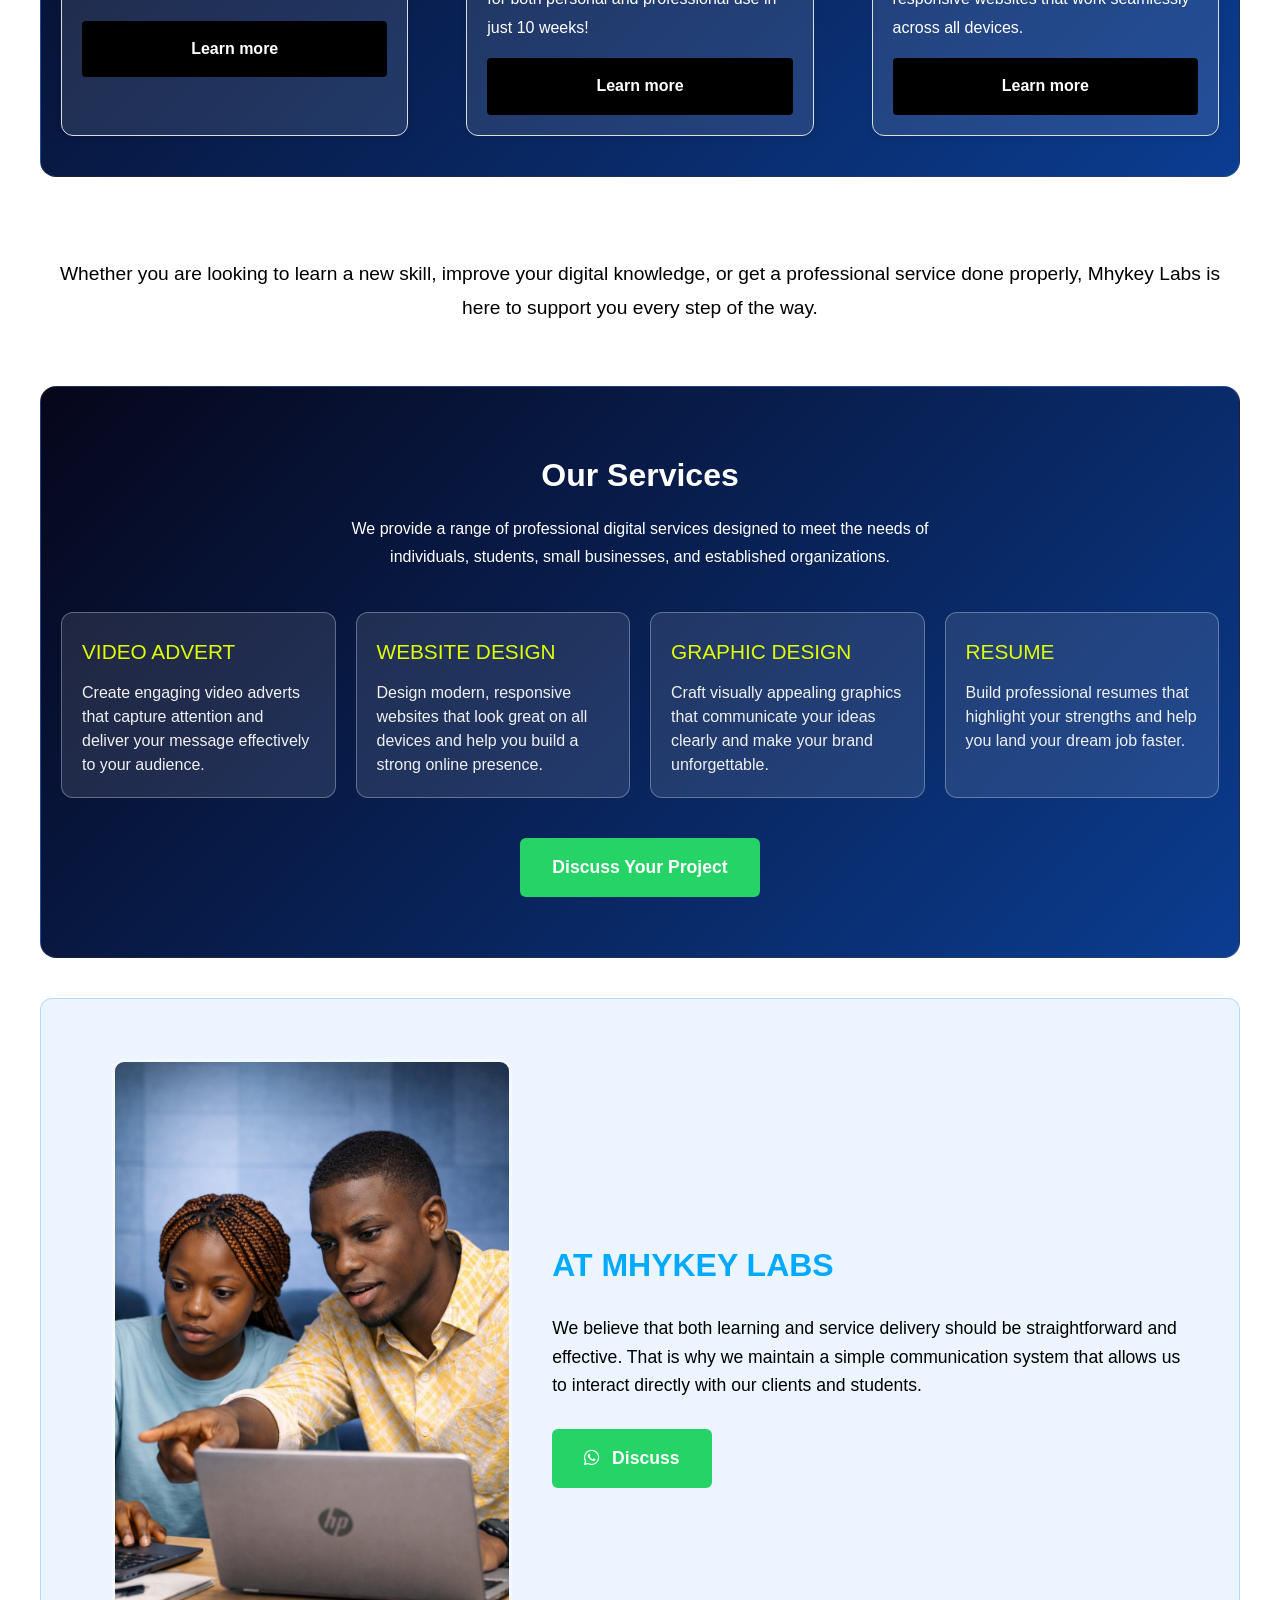
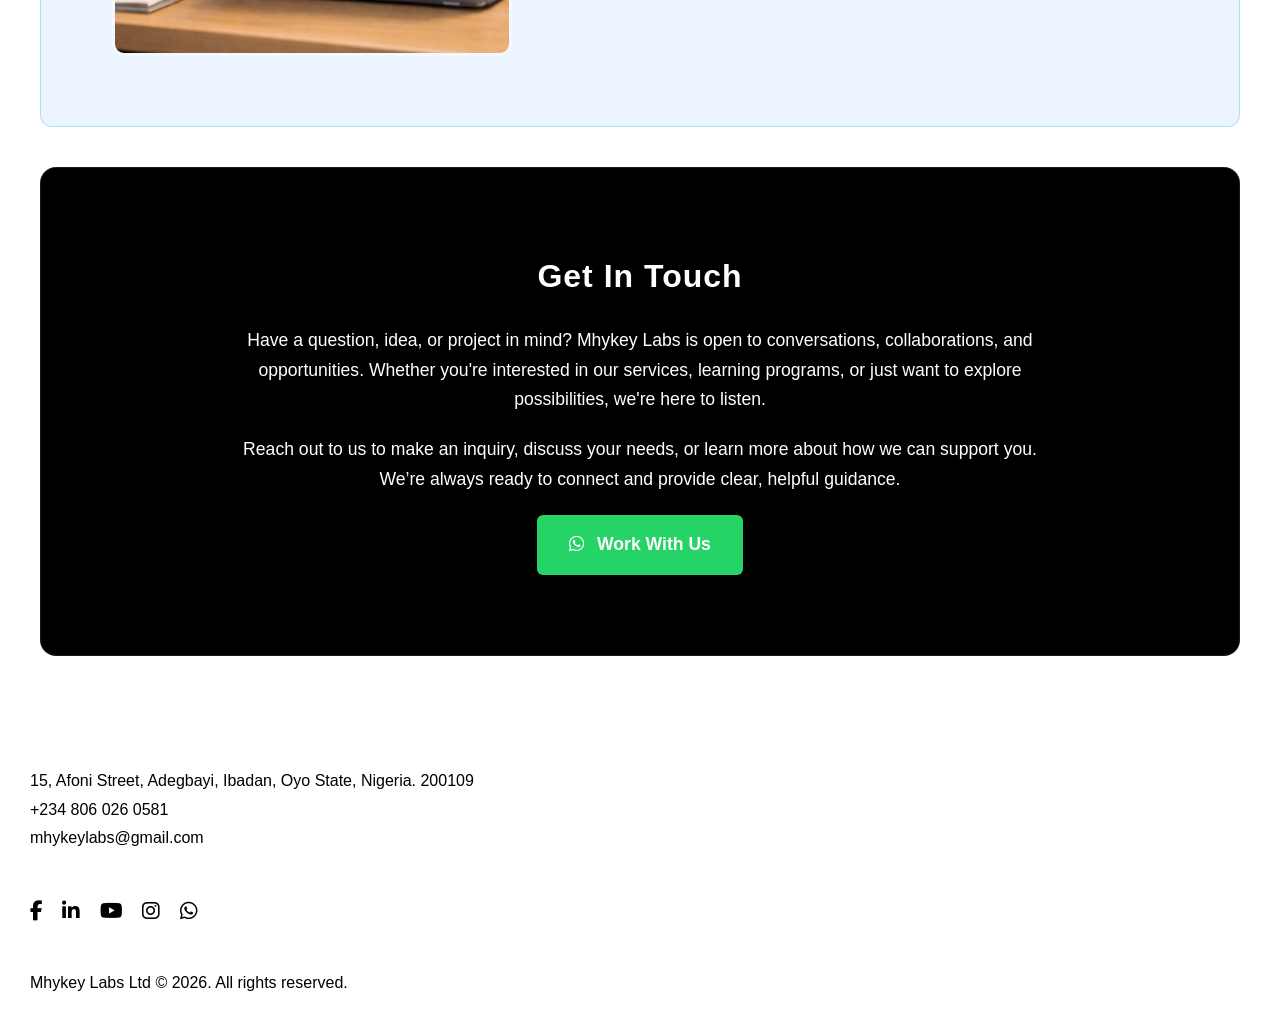
==== commit 2e73dbf0: "Header Update" ====
--- a/index.html
+++ b/index.html
@@ -4,7 +4,7 @@
 <head>
   <meta charset="UTF-8">
   <meta name="viewport" content="width=device-width, initial-scale=1.0">
-  <title>Mhykey Labs: Digital Skills and Learning Center</title>
+  <title>Mhykey Labs LTD</title>
   <!-- Meta Description -->
   <meta name="description" content="Mhykey Labs is a technology-driven training and digital service company in Ibadan, Nigeria. We equip individuals with practical digital skills and deliver reliable technology solutions for businesses and the public.">
 
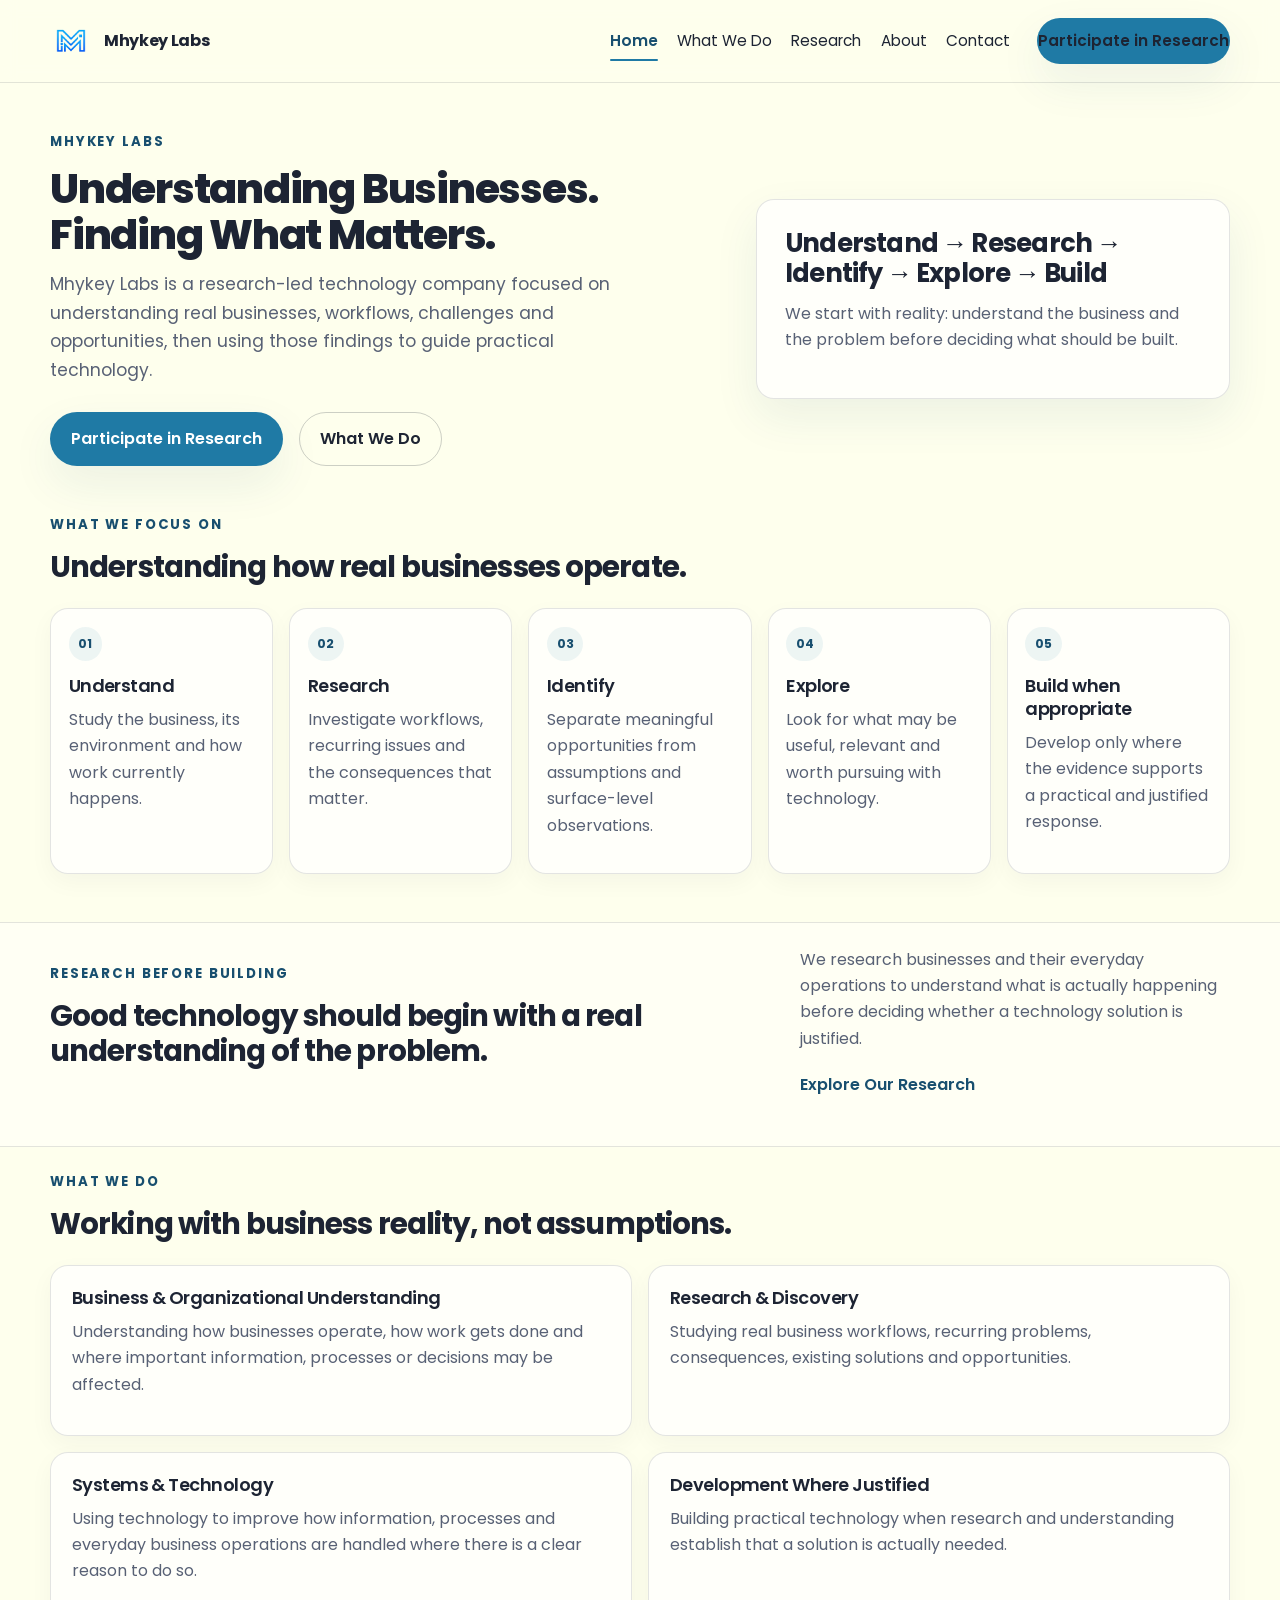
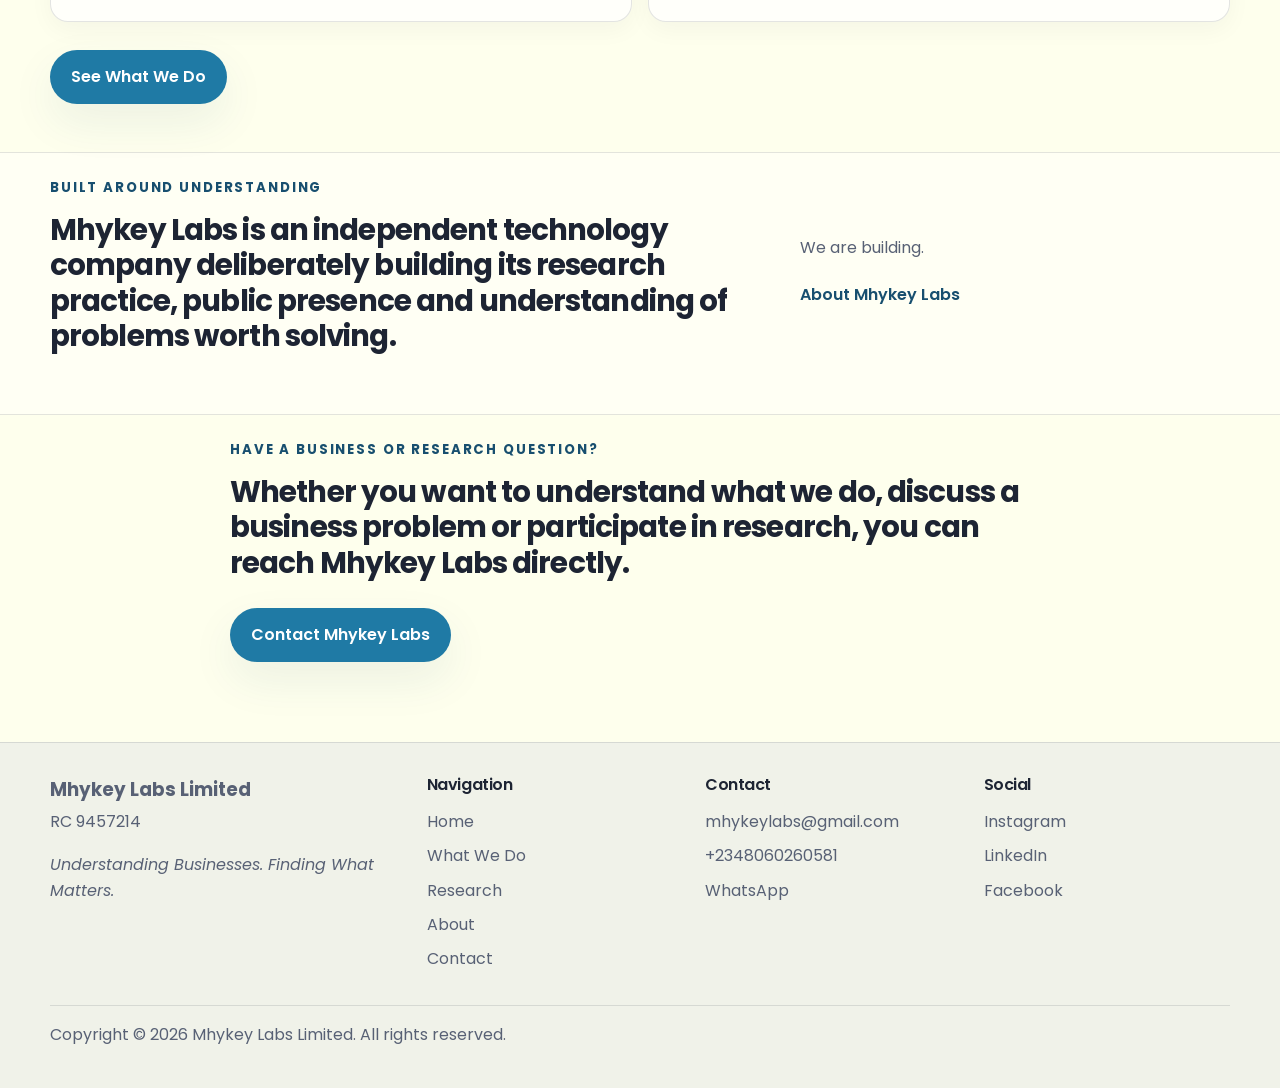
==== commit 53a918bb: "Rebuild Mhykey Labs V1 website" ====
--- a/index.html
+++ b/index.html
@@ -1,455 +1,250 @@
 <!DOCTYPE html>
 <html lang="en">
-
-<head>
-  <meta charset="UTF-8">
-  <meta name="viewport" content="width=device-width, initial-scale=1.0">
-  <title>Mhykey Labs LTD</title>
-  <!-- Meta Description -->
-  <meta name="description" content="Mhykey Labs is a technology-driven training and digital service company in Ibadan, Nigeria. We equip individuals with practical digital skills and deliver reliable technology solutions for businesses and the public.">
-
-  <!-- Keywords (optional, less important for SEO today) -->
-  <meta name="keywords" content="Mhykey Labs, digital skills, training, Ibadan, Nigeria, technology services, website design, graphics, cyber cafe, learning center">
-
-  <!-- Open Graph (Facebook, LinkedIn, WhatsApp) -->
-  <meta property="og:title" content="Mhykey Labs: Digital Skills and Learning Center">
-  <meta property="og:description" content="Practical digital training and professional services in Ibadan, Nigeria. Empowering the next generation through technology education.">
-  <meta property="og:url" content="https://www.mhykeylabs.com.ng">
-  <meta property="og:type" content="website">
-  <meta property="og:image" content="https://www.mhykeylabs.com.ng/favicon.png">
-
-  <!-- Twitter Card -->
-  <meta name="twitter:card" content="summary_large_image">
-  <meta name="twitter:title" content="Mhykey Labs: Digital Skills and Learning Center">
-  <meta name="twitter:description" content="Practical digital training and professional services in Ibadan, Nigeria.">
-  <meta name="twitter:image" content="https://www.mhykeylabs.com.ng/favicon.png">
-
-  <!-- Schema.org (Organization) -->
-  <script type="application/ld+json">
-  {
-    "@context": "https://schema.org",
-    "@type": "Organization",
-    "name": "Mhykey Labs",
-    "url": "https://www.mhykeylabs.com.ng",
-    "logo": "https://www.mhykeylabs.com.ng/favicon.png",
-    "description": "Mhykey Labs is a technology-driven training and digital service company committed to equipping individuals with practical digital skills while delivering reliable technology solutions for businesses and the public.",
-    "address": {
-      "@type": "PostalAddress",
-      "addressLocality": "Ibadan",
-      "addressRegion": "Oyo State",
-      "addressCountry": "Nigeria"
-    },
-    "sameAs": [
-      "https://www.facebook.com/share/1Dndsrx3Yz/?mibextid=wwXIfr",
-      "https://www.instagram.com/mhykeylabs"
-    ]
-  }
-  </script>
-
-  <!-- Favicon -->
-  <link rel="icon" type="image/png" href="favicon.png">
-  <link rel="icon" type="image/x-icon" href="favicon.ico">
-
-  <!-- CSS -->
-  <link rel="stylesheet" href="https://cdnjs.cloudflare.com/ajax/libs/font-awesome/6.5.0/css/all.min.css">
-  <link rel="stylesheet" href="style.css">
-</head>
-
-
-<body>
-
-  <!-- HEADER -->
-  <header class="header">
-    <div class="logo-container">
-      <img src="logo.png" alt="Mhykey Labs Logo" class="logo">
-    </div>
-    <!DOCTYPE html>
-    <html lang="en">
-
-    <head>
-      <meta charset="UTF-8">
-      <title>MHYKEY LABS</title>
-      <style>
-        body {
-          margin: 0;
-          background: #ffffff;
-          color: #fff;
-          font-family: 'Orbitron', sans-serif;
-          /* futuristic font */
+  <head>
+    <meta charset="UTF-8" />
+    <meta name="viewport" content="width=device-width, initial-scale=1.0" />
+    <title>Mhykey Labs | Understanding Businesses. Finding What Matters.</title>
+    <meta
+      name="description"
+      content="Mhykey Labs is a research-led technology company focused on understanding real businesses, workflows, challenges and opportunities, then using those findings to guide practical technology."
+    />
+    <meta name="robots" content="index, follow" />
+    <link rel="canonical" href="https://www.mhykeylabs.com.ng/" />
+    <meta property="og:title" content="Mhykey Labs | Understanding Businesses. Finding What Matters." />
+    <meta property="og:description" content="Mhykey Labs is a research-led technology company focused on understanding real businesses, workflows, challenges and opportunities, then using those findings to guide practical technology." />
+    <meta property="og:type" content="website" />
+    <meta property="og:url" content="https://www.mhykeylabs.com.ng/" />
+    <meta property="og:image" content="https://www.mhykeylabs.com.ng/assets/logo/logo.png" />
+    <meta name="twitter:card" content="summary_large_image" />
+    <meta name="twitter:title" content="Mhykey Labs | Understanding Businesses. Finding What Matters." />
+    <meta name="twitter:description" content="Mhykey Labs is a research-led technology company focused on understanding real businesses, workflows, challenges and opportunities, then using those findings to guide practical technology." />
+    <link rel="preconnect" href="https://fonts.googleapis.com" />
+    <link rel="preconnect" href="https://fonts.gstatic.com" crossorigin />
+    <link href="https://fonts.googleapis.com/css2?family=Poppins:wght@400;500;600;700;800&display=swap" rel="stylesheet" />
+    <link rel="stylesheet" href="/styles.css" />
+    <script type="application/ld+json">
+      {
+        "@context": "https://schema.org",
+        "@type": "Organization",
+        "name": "Mhykey Labs",
+        "legalName": "Mhykey Labs Limited",
+        "url": "https://www.mhykeylabs.com.ng/",
+        "email": "mailto:mhykeylabs@gmail.com",
+        "telephone": "+2348060260581",
+        "sameAs": [
+          "https://www.instagram.com/mhykeylabs?stkn=cnFhdHNjMHp2anRj",
+          "https://www.linkedin.com/company/mhykey-labs",
+          "https://www.facebook.com/share/1Dndsrx3Yz/?mibextid=wwXIfr"
+        ]
+      }
+    </script>
+    <script type="application/ld+json">
+      {
+        "@context": "https://schema.org",
+        "@type": "WebSite",
+        "name": "Mhykey Labs",
+        "url": "https://www.mhykeylabs.com.ng/",
+        "potentialAction": {
+          "@type": "SearchAction",
+          "target": "https://www.mhykeylabs.com.ng/?q={search_term_string}",
+          "query-input": "required name=search_term_string"
         }
-
-        .header {
-          position: sticky;
-          top: 0;
-          background: none;
-          border: none;
-          box-shadow: none;
-          backdrop-filter: blur(10px);
-          text-align: center;
-          padding: 20px;
-          z-index: 1000;
-        }
-
-        #animated-text {
-          font-size: 20px;
-          font-weight: 600;
-          color: #00e0ff;
-          display: inline-block;
-          overflow: hidden;
-          line-height: 1.2;
-          font-family: 'Orbitron', sans-serif;
-        }
-
-        #animated-text {
-          white-space: nowrap;
-        }
-
-
-        /* Slide left animation */
-        .slide-left {
-          animation: slideLeftOut 1s forwards, slideLeftIn 1s forwards 1s;
-        }
-
-        @keyframes slideLeftOut {
-          from {
-            transform: translateX(0);
-            opacity: 1;
-          }
-
-          to {
-            transform: translateX(-100%);
-            opacity: 0;
-          }
-        }
-
-        @keyframes slideLeftIn {
-          from {
-            transform: translateX(100%);
-            opacity: 0;
-          }
-
-          to {
-            transform: translateX(0);
-            opacity: 1;
-          }
-        }
-
-        /* Glitch animation */
-        .glitch {
-          position: relative;
-          animation: glitch 1s;
-          color: #ff00ff;
-        }
-
-        @keyframes glitch {
-          0% {
-            text-shadow: 2px 0 red, -2px 0 blue;
-          }
-
-          20% {
-            text-shadow: -2px 0 red, 2px 0 blue;
-          }
-
-          40% {
-            text-shadow: 2px 0 red, -2px 0 blue;
-          }
-
-          60% {
-            text-shadow: -2px 0 red, 2px 0 blue;
-          }
-
-          80% {
-            text-shadow: 2px 0 red, -2px 0 blue;
-          }
-
-          100% {
-            text-shadow: none;
-          }
-        }
-
-        /* Color change animation */
-        .color-change {
-          animation: colorChange 2s;
-        }
-
-        @keyframes colorChange {
-          0% {
-            color: #ff0000;
-          }
-
-          50% {
-            color: #00ff00;
-          }
-
-          100% {
-            color: #00e0ff;
-          }
-        }
-      </style>
-    </head>
-
-    <body>
-
-      <div class="header">
-        <div id="animated-text"></div>
+      }
+    </script>
+  </head>
+  <body>
+    <header class="site-header">
+      <div class="container header-inner">
+        <a class="brand" href="index.html" aria-label="Mhykey Labs home">
+          <img src="/assets/logo/logo.png" alt="Mhykey Labs logo" />
+          <span>Mhykey Labs</span>
+        </a>
+
+        <button class="nav-toggle" type="button" aria-expanded="false" aria-controls="site-nav" aria-label="Toggle navigation">
+          <span></span>
+          <span></span>
+          <span></span>
+        </button>
+
+        <nav class="site-nav" id="site-nav" aria-label="Main navigation">
+          <a href="index.html" aria-current="page">Home</a>
+          <a href="what-we-do.html">What We Do</a>
+          <a href="research.html">Research</a>
+          <a href="about.html">About</a>
+          <a href="contact.html">Contact</a>
+          <a class="button button-primary nav-cta" href="research.html">Participate in Research</a>
+        </nav>
       </div>
-
-      <script>
-        const texts = [
-          "RC:9457214",
-          "MHYKEY LABS",
-          "DIGITAL SKILLS",
-          "LEARNING CENTER",
-          "WEBSITE DESIGN",
-          "VIDEO ADVERT",
-          "DOCUMENT DESIGN",
-          "RESUME"
-        ];
-
-        let index = 0;
-        const textElement = document.getElementById("animated-text");
-
-        function showText() {
-          textElement.className = ""; // reset animation
-          textElement.innerText = texts[index];
-
-          // Random animation style
-          const animations = ["glitch", "slide-left", "color-change"];
-          const randomAnim = animations[Math.floor(Math.random() * animations.length)];
-          textElement.classList.add(randomAnim);
-
-          index = (index + 1) % texts.length;
-        }
-
-        setInterval(showText, 3000); // change every 3 seconds
-        showText();
-      </script>
-
-    </body>
-
-    </html>
-
-    <!-- DESKTOP NAV -->
-    <nav class="desktop-nav">
-      <a href="/">Home</a>
-      <a href="/services">Services</a>
-      <a href="/learn">Learn</a>
-      <a href="/about">About</a>
-      <a href="/contact">Contact</a>
-    </nav>
-
-    <!-- HAMBURGER (three lines) -->
-    <div class="menu-toggle" id="menu-toggle">☰</div>
-  </header>
-
-  <!-- MOBILE NAV -->
-  <div class="mobile-nav" id="mobile-nav">
-    <!-- CLOSE BUTTON (X) -->
-    <span class="close-btn" id="close-btn">&times;</span>
-
-    <div class="mobile-logo">
-      <img src="logo.png" alt="Mhykey Labs Logo" class="logo">
-    </div>
-    <a href="/">Home</a>
-    <a href="/services">Services</a>
-    <a href="/learn">Learn</a>
-    <a href="/about">About</a>
-    <a href="/contact">Contact</a>
-  </div>
-
-  <main>
-    <section class="hero">
-      <h1>Digital Skills and Learning Center</h1>
-      <h3> MHYKEY LABS</h3>
-      <p>Empowering individuals with the digital skills they need to succeed in today's world.</p>
-      <p>
-        <a href="#my-course" class="button">Learn More</a>
-      </p>
-    </section>
-
-    <section class="section-blue">
-      <h2>WELCOME TO MHYKEY LABS</h2>
-      <p>
-        We train individuals and students in essential digital skills and also provide professional digital services for
-        personal and business needs.
-      </p>
-    </section>
-
-
-    <!-- White Section -->
-    <section class="course-section" id="my-course">
-      <div class="course-card">
-        <img src="graphic.png" alt="Desktop Publishing">
-        <span class="label">Introduction</span>
-        <h3>DESKTOP PUBLISHING</h3>
-        <p>Master the fundamentals of desktop publishing and create professional documents with confidence. Build skills
-          that help you design
-          smarter in 8 weeks.</p>
-        <a href="/learn" class="btn">Learn more</a>
+    </header>
+
+    <main id="main-content">
+      <section class="hero-section">
+        <div class="container hero-grid">
+          <div>
+            <p class="eyebrow">Mhykey Labs</p>
+            <h1>Understanding Businesses. Finding What Matters.</h1>
+            <p class="hero-text">Mhykey Labs is a research-led technology company focused on understanding real businesses, workflows, challenges and opportunities, then using those findings to guide practical technology.</p>
+            <div class="hero-actions">
+              <a class="button button-primary" href="research.html">Participate in Research</a>
+              <a class="button button-secondary" href="what-we-do.html">What We Do</a>
+            </div>
+          </div>
+          <div class="hero-panel" aria-label="Mhykey Labs process overview">
+            <h2>Understand → Research → Identify → Explore → Build</h2>
+            <p>We start with reality: understand the business and the problem before deciding what should be built.</p>
+          </div>
+        </div>
+      </section>
+
+      <section class="section">
+        <div class="container">
+          <div class="section-heading">
+            <p class="eyebrow">What We Focus On</p>
+            <h2>Understanding how real businesses operate.</h2>
+          </div>
+
+          <div class="flow-grid" aria-label="Mhykey Labs process">
+            <div class="flow-item">
+              <span>01</span>
+              <h3>Understand</h3>
+              <p>Study the business, its environment and how work currently happens.</p>
+            </div>
+            <div class="flow-item">
+              <span>02</span>
+              <h3>Research</h3>
+              <p>Investigate workflows, recurring issues and the consequences that matter.</p>
+            </div>
+            <div class="flow-item">
+              <span>03</span>
+              <h3>Identify</h3>
+              <p>Separate meaningful opportunities from assumptions and surface-level observations.</p>
+            </div>
+            <div class="flow-item">
+              <span>04</span>
+              <h3>Explore</h3>
+              <p>Look for what may be useful, relevant and worth pursuing with technology.</p>
+            </div>
+            <div class="flow-item">
+              <span>05</span>
+              <h3>Build when appropriate</h3>
+              <p>Develop only where the evidence supports a practical and justified response.</p>
+            </div>
+          </div>
+        </div>
+      </section>
+
+      <section class="section section-alt">
+        <div class="container">
+          <div class="split-layout">
+            <div>
+              <p class="eyebrow">Research Before Building</p>
+              <h2>Good technology should begin with a real understanding of the problem.</h2>
+            </div>
+            <div>
+              <p>We research businesses and their everyday operations to understand what is actually happening before deciding whether a technology solution is justified.</p>
+              <a class="text-link" href="research.html">Explore Our Research</a>
+            </div>
+          </div>
+        </div>
+      </section>
+
+      <section class="section">
+        <div class="container">
+          <div class="section-heading">
+            <p class="eyebrow">What We Do</p>
+            <h2>Working with business reality, not assumptions.</h2>
+          </div>
+
+          <div class="card-grid">
+            <article class="info-card">
+              <h3>Business &amp; Organizational Understanding</h3>
+              <p>Understanding how businesses operate, how work gets done and where important information, processes or decisions may be affected.</p>
+            </article>
+            <article class="info-card">
+              <h3>Research &amp; Discovery</h3>
+              <p>Studying real business workflows, recurring problems, consequences, existing solutions and opportunities.</p>
+            </article>
+            <article class="info-card">
+              <h3>Systems &amp; Technology</h3>
+              <p>Using technology to improve how information, processes and everyday business operations are handled where there is a clear reason to do so.</p>
+            </article>
+            <article class="info-card">
+              <h3>Development Where Justified</h3>
+              <p>Building practical technology when research and understanding establish that a solution is actually needed.</p>
+            </article>
+          </div>
+
+          <div class="cta-row">
+            <a class="button button-primary" href="what-we-do.html">See What We Do</a>
+          </div>
+        </div>
+      </section>
+
+      <section class="section section-alt">
+        <div class="container">
+          <div class="split-layout">
+            <div>
+              <p class="eyebrow">Built Around Understanding</p>
+              <h2>Mhykey Labs is an independent technology company deliberately building its research practice, public presence and understanding of problems worth solving.</h2>
+            </div>
+            <div>
+              <p>We are building.</p>
+              <a class="text-link" href="about.html">About Mhykey Labs</a>
+            </div>
+          </div>
+        </div>
+      </section>
+
+      <section class="section cta-section">
+        <div class="container narrow">
+          <p class="eyebrow">Have a Business or Research Question?</p>
+          <h2>Whether you want to understand what we do, discuss a business problem or participate in research, you can reach Mhykey Labs directly.</h2>
+          <div class="cta-row">
+            <a class="button button-primary" href="contact.html">Contact Mhykey Labs</a>
+          </div>
+        </div>
+      </section>
+    </main>
+
+    <footer class="site-footer">
+      <div class="container footer-grid">
+        <div>
+          <p class="footer-brand">Mhykey Labs Limited</p>
+          <p>RC 9457214</p>
+          <p class="tagline">Understanding Businesses. Finding What Matters.</p>
+        </div>
+        <div>
+          <h3>Navigation</h3>
+          <ul>
+            <li><a href="index.html">Home</a></li>
+            <li><a href="what-we-do.html">What We Do</a></li>
+            <li><a href="research.html">Research</a></li>
+            <li><a href="about.html">About</a></li>
+            <li><a href="contact.html">Contact</a></li>
+          </ul>
+        </div>
+        <div>
+          <h3>Contact</h3>
+          <ul>
+            <li><a href="mailto:mhykeylabs@gmail.com">mhykeylabs@gmail.com</a></li>
+            <li><a href="tel:+2348060260581">+2348060260581</a></li>
+            <li><a href="https://wa.me/+2348060260581" target="_blank" rel="noreferrer">WhatsApp</a></li>
+          </ul>
+        </div>
+        <div>
+          <h3>Social</h3>
+          <ul>
+            <li><a href="https://www.instagram.com/mhykeylabs?stkn=cnFhdHNjMHp2anRj" target="_blank" rel="noreferrer">Instagram</a></li>
+            <li><a href="https://www.linkedin.com/company/mhykey-labs" target="_blank" rel="noreferrer">LinkedIn</a></li>
+            <li><a href="https://www.facebook.com/share/1Dndsrx3Yz/?mibextid=wwXIfr" target="_blank" rel="noreferrer">Facebook</a></li>
+          </ul>
+        </div>
       </div>
-
-      <div class="course-card">
-        <img src="doc.png" alt="Graphic & Document Design">
-        <span class="label">Introduction</span>
-        <h3>GRAPHIC & DOCUMENT DESIGN</h3>
-        <p>Unlock the power of the art of creating visually appealing graphics and documents for both personal and
-          professional use in just 10 weeks!</p>
-        <a href="/learn" class="btn">Learn more</a>
+      <div class="container footer-bottom">
+        <p>Copyright © <span id="year"></span> Mhykey Labs Limited. All rights reserved.</p>
       </div>
-
-      <div class="course-card">
-        <img src="web.png" alt="Website Design">
-        <span class="label">Introduction</span>
-        <h3>WEBSITE DESIGN (FRONT-END)</h3>
-        <p>Learn the fundamentals of website design and development, and create stunning, responsive websites that work
-          seamlessly across all devices.</p>
-        <a href="/learn" class="btn">Learn more</a>
-      </div>
-    </section>
-
-    <section class="section-blue">
-
-      <p>
-        Whether you are looking to learn a new skill, improve your digital knowledge, or get a professional service
-        done properly, Mhykey Labs is here to support you every step of the way.
-      </p>
-    </section>
-
-    <section class="services-section">
-      <div class="services-header">
-        <h2>Our Services</h2>
-        <p class="center"> We provide a range of professional digital services designed to meet the needs of
-          individuals, students, small businesses, and established organizations.</p>
-      </div>
-
-      <div class="services-grid">
-        <div class="service-box">
-          <h3>VIDEO ADVERT</h3>
-          <p>Create engaging video adverts that capture attention and deliver your message effectively to your audience.
-          </p>
-        </div>
-
-        <div class="service-box">
-          <h3>WEBSITE DESIGN</h3>
-          <p>Design modern, responsive websites that look great on all devices and help you build a strong online
-            presence.</p>
-        </div>
-
-        <div class="service-box">
-          <h3>GRAPHIC DESIGN</h3>
-          <p>Craft visually appealing graphics that communicate your ideas clearly and make your brand unforgettable.
-          </p>
-        </div>
-
-        <div class="service-box">
-          <h3>RESUME</h3>
-          <p>Build professional resumes that highlight your strengths and help you land your dream job faster.</p>
-        </div>
-      </div>
-
-      <div class="services-footer">
-        <a href="https://wa.me/2348060260581?text=Hello%2C%20I%20would%20like%20to%20discuss%20a%20project%20with%20Mhykey%20Labs.%0A%0A"
-          class="whatsapp-btn" target="_blank" rel="noopener noreferrer">Discuss Your Project</a>
-      </div>
-    </section>
-
-    <section class="section-about">
-      <div class="about-container">
-        <div class="about-image">
-          <img src="about.png" alt="Mhykey Labs">
-        </div>
-        <div class="about-text">
-          <h2>AT MHYKEY LABS</h2>
-          <p> We believe that both learning and service delivery should be straightforward and effective. That is why we
-            maintain a simple communication system that allows us to interact directly with our clients and students.
-          </p>
-          <a href="https://wa.me/2348060260581" class="whatsapp-btn" target="_blank" rel="noopener noreferrer">
-            <i class="fab fa-whatsapp"></i> Discuss</a>
-        </div>
-      </div>
-    </section>
-
-    <section class="section-contact">
-      <h3>Get In Touch</h3>
-
-      <p>
-        Have a question, idea, or project in mind? Mhykey Labs is open to conversations, collaborations, and
-        opportunities.
-        Whether you're interested in our services, learning programs, or just want to explore possibilities, we're here
-        to listen.
-      </p>
-
-      <p>
-        Reach out to us to make an inquiry, discuss your needs, or learn more about how we can support you.
-        We’re always ready to connect and provide clear, helpful guidance.
-      </p>
-
-      <a href="https://wa.me/2348060260581" class="whatsapp-btn" target="_blank" rel="noopener noreferrer">
-        <i class="fab fa-whatsapp"></i> Work With Us</a>
-      </a>
-    </section>
-
-
-
-
-  </main>
-
-  <footer>
-
-    <!-- Address & Contact -->
-    <div class="footer-contact">
-      <p>
-        15, Afoni Street, Adegbayi, Ibadan, Oyo State, Nigeria. 200109<br>
-        +234 806 026 0581<br>
-        <a href="mailto:mhykeylabs@gmail.com">mhykeylabs@gmail.com</a>
-      </p>
-    </div>
-
-    <!-- Social Media Icons -->
-    <div class="footer-social">
-      <a href="https://www.facebook.com/share/1Dndsrx3Yz/?mibextid=wwXIfr" target="_blank" rel="noopener noreferrer"><i class="fab fa-facebook-f"></i></a>
-      <a href="https://www.linkedin.com/company/mhykey-labs" target="_blank" rel="noopener noreferrer"><i class="fab fa-linkedin-in"></i></a>
-      <a href="https://www.youtube.com/@MhykeyLabs" target="_blank" rel="noopener noreferrer"><i class="fab fa-youtube"></i></a>
-      <a href="https://www.instagram.com/mhykeylabs" target="_blank" rel="noopener noreferrer"><i class="fab fa-instagram"></i></a>
-      <a href="https://wa.me/2348060260581" target="_blank" rel="noopener noreferrer"><i class="fab fa-whatsapp"></i></a>
-    </div>
-
-    <!-- Copyright -->
-    <p class="footer-copy">
-      Mhykey Labs Ltd &copy; 2026. All rights reserved.
-    </p>
-  </footer>
-
-  <script>
-    const sections = document.querySelectorAll('section');
-
-    const observer = new IntersectionObserver((entries) => {
-      entries.forEach(entry => {
-        if (entry.isIntersecting) {
-          entry.target.classList.add('visible');
-        }
-      });
-    }, { threshold: 0.2 }); // triggers when 20% of section is visible
-
-    sections.forEach(section => {
-      observer.observe(section);
-    });
-  </script>
-
-  <script>
-    const menuToggle = document.querySelector('.menu-toggle');
-    const mobileNav = document.querySelector('.mobile-nav');
-    const closeBtn = document.querySelector('.close-btn');
-
-    menuToggle.addEventListener('click', () => {
-      mobileNav.classList.add('active');
-    });
-
-    closeBtn.addEventListener('click', () => {
-      mobileNav.classList.remove('active');
-    });
-
-  </script>
-</body>
-
-</html>+    </footer>
+
+    <script src="/script.js"></script>
+  </body>
+</html>
--- a/styles.css
+++ b/styles.css
@@ -0,0 +1,530 @@
+:root {
+  --bg: #FEFFED;
+  --bg-soft: #f5f5eb;
+  --surface: #ffffff;
+  --surface-alt: #f1f4ea;
+  --ink: #1d2433;
+  --muted: #586175;
+  --line: rgba(29, 36, 51, 0.12);
+  --line-strong: rgba(29, 36, 51, 0.22);
+  --primary: #1f7aa5;
+  --primary-dark: #184f6f;
+  --text-on-primary: #ffffff;
+  --shadow: 0 18px 45px rgba(24, 79, 111, 0.08);
+  --radius: 18px;
+  --max-width: 1180px;
+  --header-height: 82px;
+}
+
+* {
+  box-sizing: border-box;
+}
+
+html {
+  scroll-behavior: smooth;
+}
+
+body {
+  margin: 0;
+  font-family: "Poppins", sans-serif;
+  background: var(--bg);
+  color: var(--ink);
+  line-height: 1.65;
+  font-size: 16px;
+}
+
+a {
+  color: var(--primary-dark);
+  text-decoration: none;
+}
+
+a:hover,
+a:focus-visible {
+  text-decoration: underline;
+}
+
+img {
+  max-width: 100%;
+  display: block;
+}
+
+button,
+input,
+textarea,
+select {
+  font: inherit;
+}
+
+.container {
+  width: min(calc(100% - 2rem), var(--max-width));
+  margin: 0 auto;
+}
+
+.narrow {
+  max-width: 820px;
+}
+
+.site-header {
+  position: sticky;
+  top: 0;
+  z-index: 100;
+  background: rgba(254, 255, 237, 0.84);
+  backdrop-filter: blur(8px);
+  border-bottom: 1px solid var(--line);
+}
+
+.header-inner {
+  display: flex;
+  align-items: center;
+  justify-content: space-between;
+  min-height: var(--header-height);
+  gap: 1.25rem;
+}
+
+.brand {
+  display: inline-flex;
+  align-items: center;
+  gap: 0.75rem;
+  color: var(--ink);
+  font-weight: 700;
+  text-decoration: none;
+}
+
+.brand img {
+  width: 42px;
+  height: 42px;
+  object-fit: contain;
+}
+
+.brand span {
+  letter-spacing: -0.02em;
+}
+
+.site-nav {
+  display: flex;
+  align-items: center;
+  gap: 1.2rem;
+}
+
+.site-nav a {
+  color: var(--ink);
+  font-size: 0.96rem;
+  text-decoration: none;
+  position: relative;
+  padding: 0.3rem 0;
+}
+
+.site-nav a[aria-current="page"] {
+  color: var(--primary-dark);
+  font-weight: 600;
+}
+
+.site-nav a[aria-current="page"]::after,
+.site-nav a:hover::after {
+  content: "";
+  position: absolute;
+  left: 0;
+  right: 0;
+  bottom: -0.15rem;
+  height: 2px;
+  background: var(--primary);
+  border-radius: 999px;
+}
+
+.nav-cta {
+  margin-left: 0.5rem;
+}
+
+.nav-toggle {
+  display: none;
+  border: 1px solid var(--line-strong);
+  background: transparent;
+  border-radius: 12px;
+  width: 46px;
+  height: 46px;
+  padding: 0.7rem 0.65rem;
+  cursor: pointer;
+}
+
+.nav-toggle span {
+  display: block;
+  height: 2px;
+  background: var(--ink);
+  margin: 5px 0;
+  border-radius: 999px;
+}
+
+.button {
+  display: inline-flex;
+  align-items: center;
+  justify-content: center;
+  min-height: 46px;
+  padding: 0.8rem 1.25rem;
+  border-radius: 999px;
+  font-weight: 600;
+  border: 1px solid transparent;
+  transition: transform 0.2s ease, background-color 0.2s ease, border-color 0.2s ease;
+}
+
+.button:hover,
+.button:focus-visible {
+  text-decoration: none;
+  transform: translateY(-1px);
+}
+
+.button-primary {
+  background: var(--primary);
+  color: var(--text-on-primary);
+  box-shadow: var(--shadow);
+}
+
+.button-primary:hover,
+.button-primary:focus-visible {
+  background: var(--primary-dark);
+}
+
+.button-secondary {
+  background: transparent;
+  border-color: var(--line-strong);
+  color: var(--ink);
+}
+
+.hero-section,
+.page-hero {
+  padding: 3rem 0 1.5rem;
+}
+
+.hero-grid {
+  display: grid;
+  grid-template-columns: 1.35fr 0.95fr;
+  align-items: center;
+  gap: 2rem;
+}
+
+.eyebrow {
+  margin: 0 0 0.8rem;
+  color: var(--primary-dark);
+  font-size: 0.83rem;
+  font-weight: 700;
+  letter-spacing: 0.14em;
+  text-transform: uppercase;
+}
+
+h1,
+h2,
+h3 {
+  line-height: 1.15;
+  margin: 0 0 0.8rem;
+  letter-spacing: -0.03em;
+}
+
+h1 {
+  font-size: clamp(2.15rem, 3.2vw, 3.4rem);
+  font-weight: 800;
+  line-height: 1.12;
+}
+
+h2 {
+  font-size: clamp(1.55rem, 2.3vw, 2.2rem);
+  font-weight: 700;
+  line-height: 1.2;
+}
+
+h3 {
+  font-size: 1.12rem;
+  font-weight: 600;
+  line-height: 1.28;
+}
+
+p {
+  margin-top: 0;
+  color: var(--muted);
+}
+
+.hero-text {
+  max-width: 590px;
+  font-size: 1.08rem;
+}
+
+.hero-actions,
+.cta-row {
+  display: flex;
+  flex-wrap: wrap;
+  gap: 1rem;
+  margin-top: 1.75rem;
+}
+
+.hero-panel {
+  background: rgba(255, 255, 255, 0.72);
+  border: 1px solid var(--line);
+  border-radius: var(--radius);
+  box-shadow: var(--shadow);
+  padding: 1.75rem;
+}
+
+.hero-panel h2 {
+  font-size: clamp(1.2rem, 2vw, 1.75rem);
+  margin-bottom: 0.75rem;
+}
+
+.section {
+  padding: 1.5rem 0 3rem;
+}
+
+.section-alt {
+  background: rgba(255, 255, 255, 0.36);
+  border-top: 1px solid var(--line);
+  border-bottom: 1px solid var(--line);
+}
+
+.section-heading {
+  margin-bottom: 1.5rem;
+}
+
+.flow-grid,
+.card-grid {
+  display: grid;
+  gap: 1rem;
+}
+
+.flow-grid {
+  grid-template-columns: repeat(5, minmax(0, 1fr));
+}
+
+.card-grid {
+  grid-template-columns: repeat(2, minmax(0, 1fr));
+}
+
+.flow-item,
+.info-card,
+.content-card {
+  background: rgba(255, 255, 255, 0.72);
+  border: 1px solid var(--line);
+  border-radius: var(--radius);
+  box-shadow: 0 8px 24px rgba(29, 36, 51, 0.04);
+}
+
+.flow-item {
+  padding: 1.1rem;
+}
+
+.flow-item span {
+  display: inline-block;
+  font-size: 0.78rem;
+  font-weight: 700;
+  color: var(--primary-dark);
+  background: rgba(31, 122, 165, 0.08);
+  padding: 0.42rem 0.6rem;
+  border-radius: 999px;
+  margin-bottom: 0.9rem;
+}
+
+.flow-item h3,
+.info-card h3 {
+  margin-bottom: 0.55rem;
+}
+
+.split-layout {
+  display: grid;
+  grid-template-columns: 1.25fr 0.75fr;
+  gap: 2rem;
+  align-items: center;
+}
+
+.text-link {
+  display: inline-block;
+  margin-top: 0.25rem;
+  font-weight: 600;
+}
+
+.info-card,
+.content-card {
+  padding: 1.3rem;
+}
+
+.content-layout {
+  display: grid;
+  gap: 1.5rem;
+}
+
+.content-card {
+  background: rgba(255, 255, 255, 0.68);
+}
+
+.process-card {
+  padding: 1.45rem;
+}
+
+.process-steps {
+  display: grid;
+  gap: 0.9rem;
+}
+
+.process-steps div {
+  padding: 0.9rem 1rem;
+  background: var(--bg-soft);
+  border: 1px solid var(--line);
+  border-radius: 12px;
+  color: var(--ink);
+}
+
+.list-plain {
+  margin: 0;
+  padding-left: 1.1rem;
+  color: var(--muted);
+}
+
+.list-plain li + li {
+  margin-top: 0.5rem;
+}
+
+.contact-list {
+  list-style: none;
+  margin: 0;
+  padding: 0;
+  display: grid;
+  gap: 0.9rem;
+}
+
+.contact-card a {
+  word-break: break-word;
+}
+
+.cta-section {
+  padding-bottom: 5rem;
+}
+
+.narrow .cta-row {
+  justify-content: flex-start;
+}
+
+.site-footer {
+  background: #f0f2e9;
+  border-top: 1px solid var(--line);
+  padding-top: 2rem;
+}
+
+.footer-grid {
+  display: grid;
+  grid-template-columns: 1.4fr 1fr 1fr 1fr;
+  gap: 2rem;
+  padding-bottom: 2rem;
+}
+
+.footer-brand {
+  font-size: 1.15rem;
+  font-weight: 700;
+  color: var(--ink);
+  margin-bottom: 0.25rem;
+}
+
+.site-footer h3 {
+  font-size: 1rem;
+  margin-bottom: 0.85rem;
+  color: var(--ink);
+}
+
+.site-footer ul {
+  list-style: none;
+  margin: 0;
+  padding: 0;
+  display: grid;
+  gap: 0.5rem;
+}
+
+.site-footer a,
+.site-footer p,
+.site-footer li {
+  color: var(--muted);
+}
+
+.footer-bottom {
+  border-top: 1px solid var(--line);
+  padding: 1rem 0 1.5rem;
+}
+
+.tagline {
+  font-style: italic;
+}
+
+:focus-visible {
+  outline: 3px solid rgba(31, 122, 165, 0.5);
+  outline-offset: 3px;
+}
+
+@media (max-width: 980px) {
+  .flow-grid {
+    grid-template-columns: repeat(2, minmax(0, 1fr));
+  }
+
+  .hero-grid,
+  .split-layout,
+  .footer-grid {
+    grid-template-columns: 1fr;
+  }
+
+  .footer-grid {
+    gap: 1.25rem;
+  }
+}
+
+@media (max-width: 760px) {
+  .nav-toggle {
+    display: block;
+  }
+
+  .site-nav {
+    position: absolute;
+    top: calc(100% + 0.5rem);
+    right: 1rem;
+    left: 1rem;
+    display: none;
+    flex-direction: column;
+    align-items: flex-start;
+    background: rgba(255, 255, 255, 0.95);
+    border: 1px solid var(--line);
+    border-radius: 16px;
+    padding: 1rem;
+    box-shadow: var(--shadow);
+  }
+
+  .site-nav.is-open {
+    display: flex;
+  }
+
+  .site-nav a {
+    width: 100%;
+  }
+
+  .nav-cta {
+    margin-left: 0;
+    width: 100%;
+  }
+
+  .card-grid {
+    grid-template-columns: 1fr;
+  }
+
+  .button {
+    width: 100%;
+  }
+
+  .hero-actions,
+  .cta-row {
+    flex-direction: column;
+  }
+}
+
+@media (prefers-reduced-motion: reduce) {
+  html {
+    scroll-behavior: auto;
+  }
+
+  *,
+  *::before,
+  *::after {
+    animation-duration: 0.1ms !important;
+    animation-iteration-count: 2 !important;
+    transition-duration: 0.1ms !important;
+  }
+}
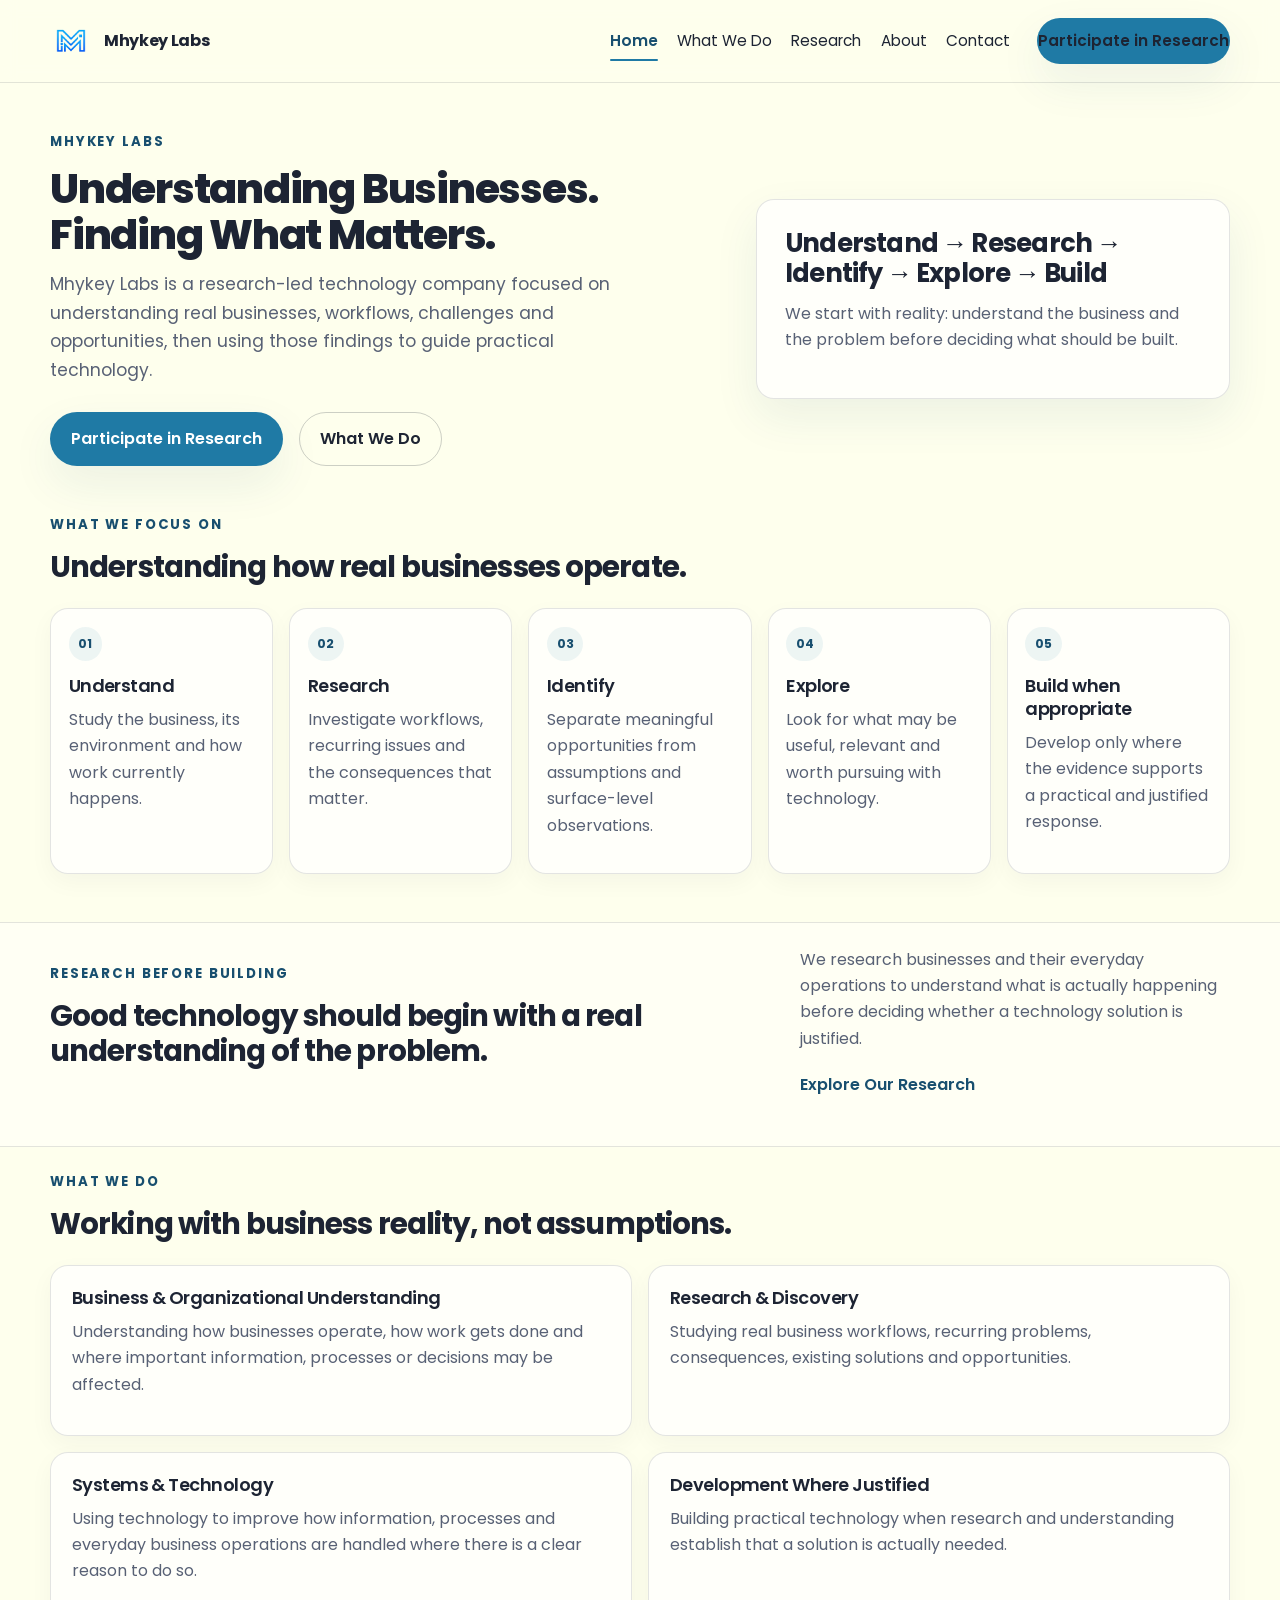
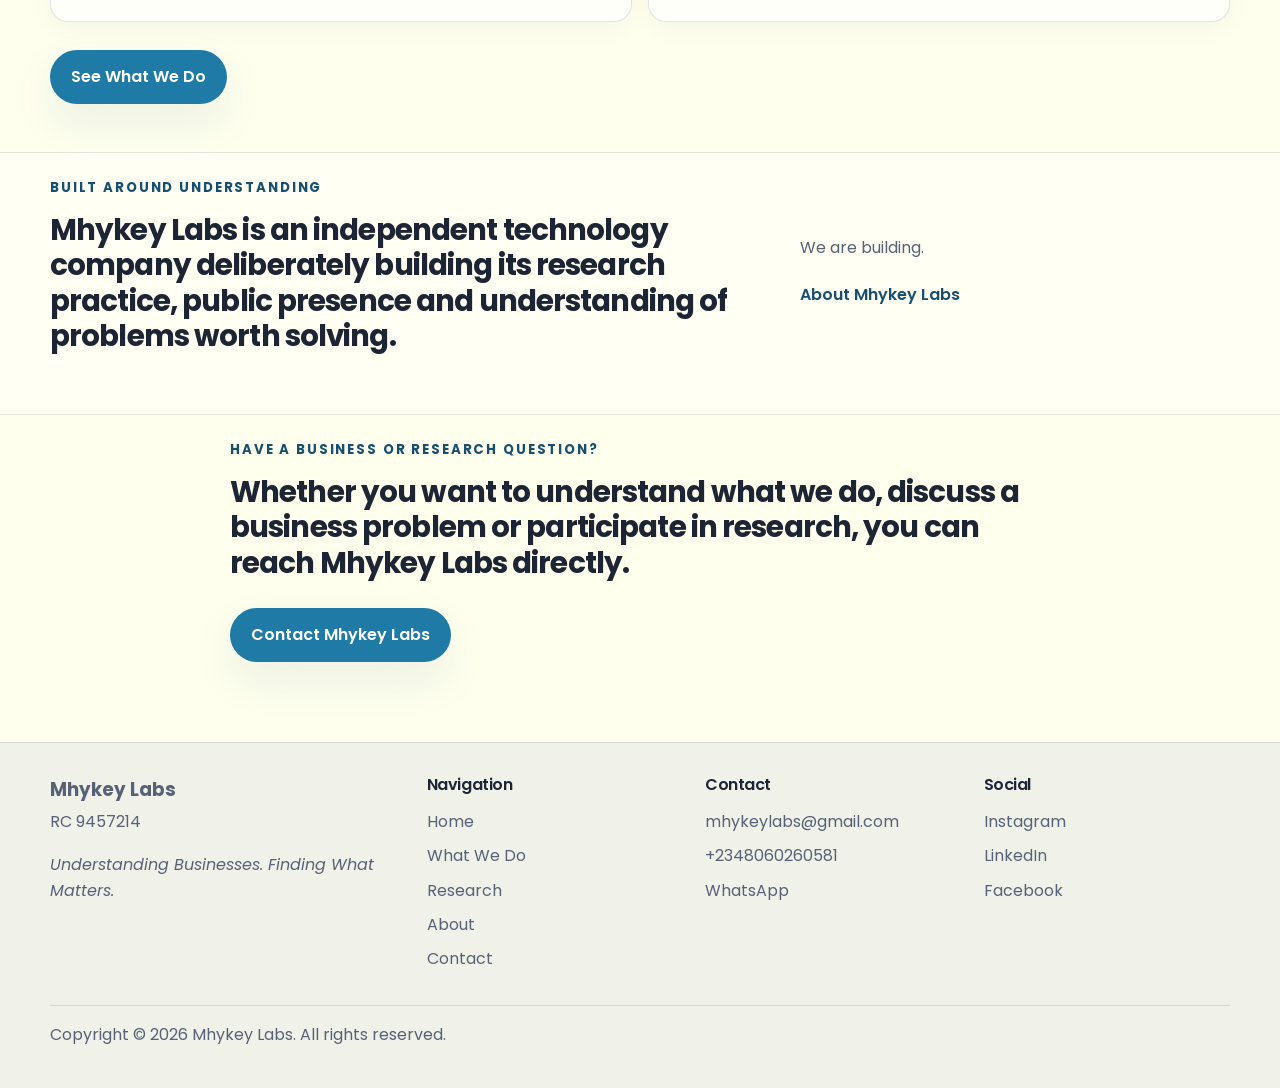
==== commit 89783e2b: "Mhykey Labs Website Modified og: site_name, Tally CTA on research page" ====
--- a/index.html
+++ b/index.html
@@ -14,6 +14,7 @@
     <meta property="og:description" content="Mhykey Labs is a research-led technology company focused on understanding real businesses, workflows, challenges and opportunities, then using those findings to guide practical technology." />
     <meta property="og:type" content="website" />
     <meta property="og:url" content="https://www.mhykeylabs.com.ng/" />
+    <meta property="og:site_name" content="Mhykey Labs" />
     <meta property="og:image" content="https://www.mhykeylabs.com.ng/assets/logo/logo.png" />
     <meta name="twitter:card" content="summary_large_image" />
     <meta name="twitter:title" content="Mhykey Labs | Understanding Businesses. Finding What Matters." />
@@ -55,7 +56,7 @@
   <body>
     <header class="site-header">
       <div class="container header-inner">
-        <a class="brand" href="index.html" aria-label="Mhykey Labs home">
+        <a class="brand" href="/" aria-label="Mhykey Labs home">
           <img src="/assets/logo/logo.png" alt="Mhykey Labs logo" />
           <span>Mhykey Labs</span>
         </a>
@@ -67,12 +68,12 @@
         </button>
 
         <nav class="site-nav" id="site-nav" aria-label="Main navigation">
-          <a href="index.html" aria-current="page">Home</a>
-          <a href="what-we-do.html">What We Do</a>
-          <a href="research.html">Research</a>
-          <a href="about.html">About</a>
-          <a href="contact.html">Contact</a>
-          <a class="button button-primary nav-cta" href="research.html">Participate in Research</a>
+          <a href="/" aria-current="page">Home</a>
+          <a href="/what-we-do/">What We Do</a>
+          <a href="/research/">Research</a>
+          <a href="/about/">About</a>
+          <a href="/contact/">Contact</a>
+          <a class="button button-primary nav-cta" href="/research/">Participate in Research</a>
         </nav>
       </div>
     </header>
@@ -85,8 +86,8 @@
             <h1>Understanding Businesses. Finding What Matters.</h1>
             <p class="hero-text">Mhykey Labs is a research-led technology company focused on understanding real businesses, workflows, challenges and opportunities, then using those findings to guide practical technology.</p>
             <div class="hero-actions">
-              <a class="button button-primary" href="research.html">Participate in Research</a>
-              <a class="button button-secondary" href="what-we-do.html">What We Do</a>
+              <a class="button button-primary" href="/research/">Participate in Research</a>
+              <a class="button button-secondary" href="/what-we-do/">What We Do</a>
             </div>
           </div>
           <div class="hero-panel" aria-label="Mhykey Labs process overview">
@@ -142,7 +143,7 @@
             </div>
             <div>
               <p>We research businesses and their everyday operations to understand what is actually happening before deciding whether a technology solution is justified.</p>
-              <a class="text-link" href="research.html">Explore Our Research</a>
+              <a class="text-link" href="/research/">Explore Our Research</a>
             </div>
           </div>
         </div>
@@ -175,7 +176,7 @@
           </div>
 
           <div class="cta-row">
-            <a class="button button-primary" href="what-we-do.html">See What We Do</a>
+            <a class="button button-primary" href="/what-we-do/">See What We Do</a>
           </div>
         </div>
       </section>
@@ -189,7 +190,7 @@
             </div>
             <div>
               <p>We are building.</p>
-              <a class="text-link" href="about.html">About Mhykey Labs</a>
+              <a class="text-link" href="/about/">About Mhykey Labs</a>
             </div>
           </div>
         </div>
@@ -200,7 +201,7 @@
           <p class="eyebrow">Have a Business or Research Question?</p>
           <h2>Whether you want to understand what we do, discuss a business problem or participate in research, you can reach Mhykey Labs directly.</h2>
           <div class="cta-row">
-            <a class="button button-primary" href="contact.html">Contact Mhykey Labs</a>
+            <a class="button button-primary" href="/contact/">Contact Mhykey Labs</a>
           </div>
         </div>
       </section>
@@ -209,18 +210,18 @@
     <footer class="site-footer">
       <div class="container footer-grid">
         <div>
-          <p class="footer-brand">Mhykey Labs Limited</p>
+          <p class="footer-brand">Mhykey Labs</p>
           <p>RC 9457214</p>
           <p class="tagline">Understanding Businesses. Finding What Matters.</p>
         </div>
         <div>
           <h3>Navigation</h3>
           <ul>
-            <li><a href="index.html">Home</a></li>
-            <li><a href="what-we-do.html">What We Do</a></li>
-            <li><a href="research.html">Research</a></li>
-            <li><a href="about.html">About</a></li>
-            <li><a href="contact.html">Contact</a></li>
+            <li><a href="/">Home</a></li>
+            <li><a href="/what-we-do/">What We Do</a></li>
+            <li><a href="/research/">Research</a></li>
+            <li><a href="/about/">About</a></li>
+            <li><a href="/contact/">Contact</a></li>
           </ul>
         </div>
         <div>
@@ -241,7 +242,7 @@
         </div>
       </div>
       <div class="container footer-bottom">
-        <p>Copyright © <span id="year"></span> Mhykey Labs Limited. All rights reserved.</p>
+        <p>Copyright © <span id="year"></span> Mhykey Labs. All rights reserved.</p>
       </div>
     </footer>
 
